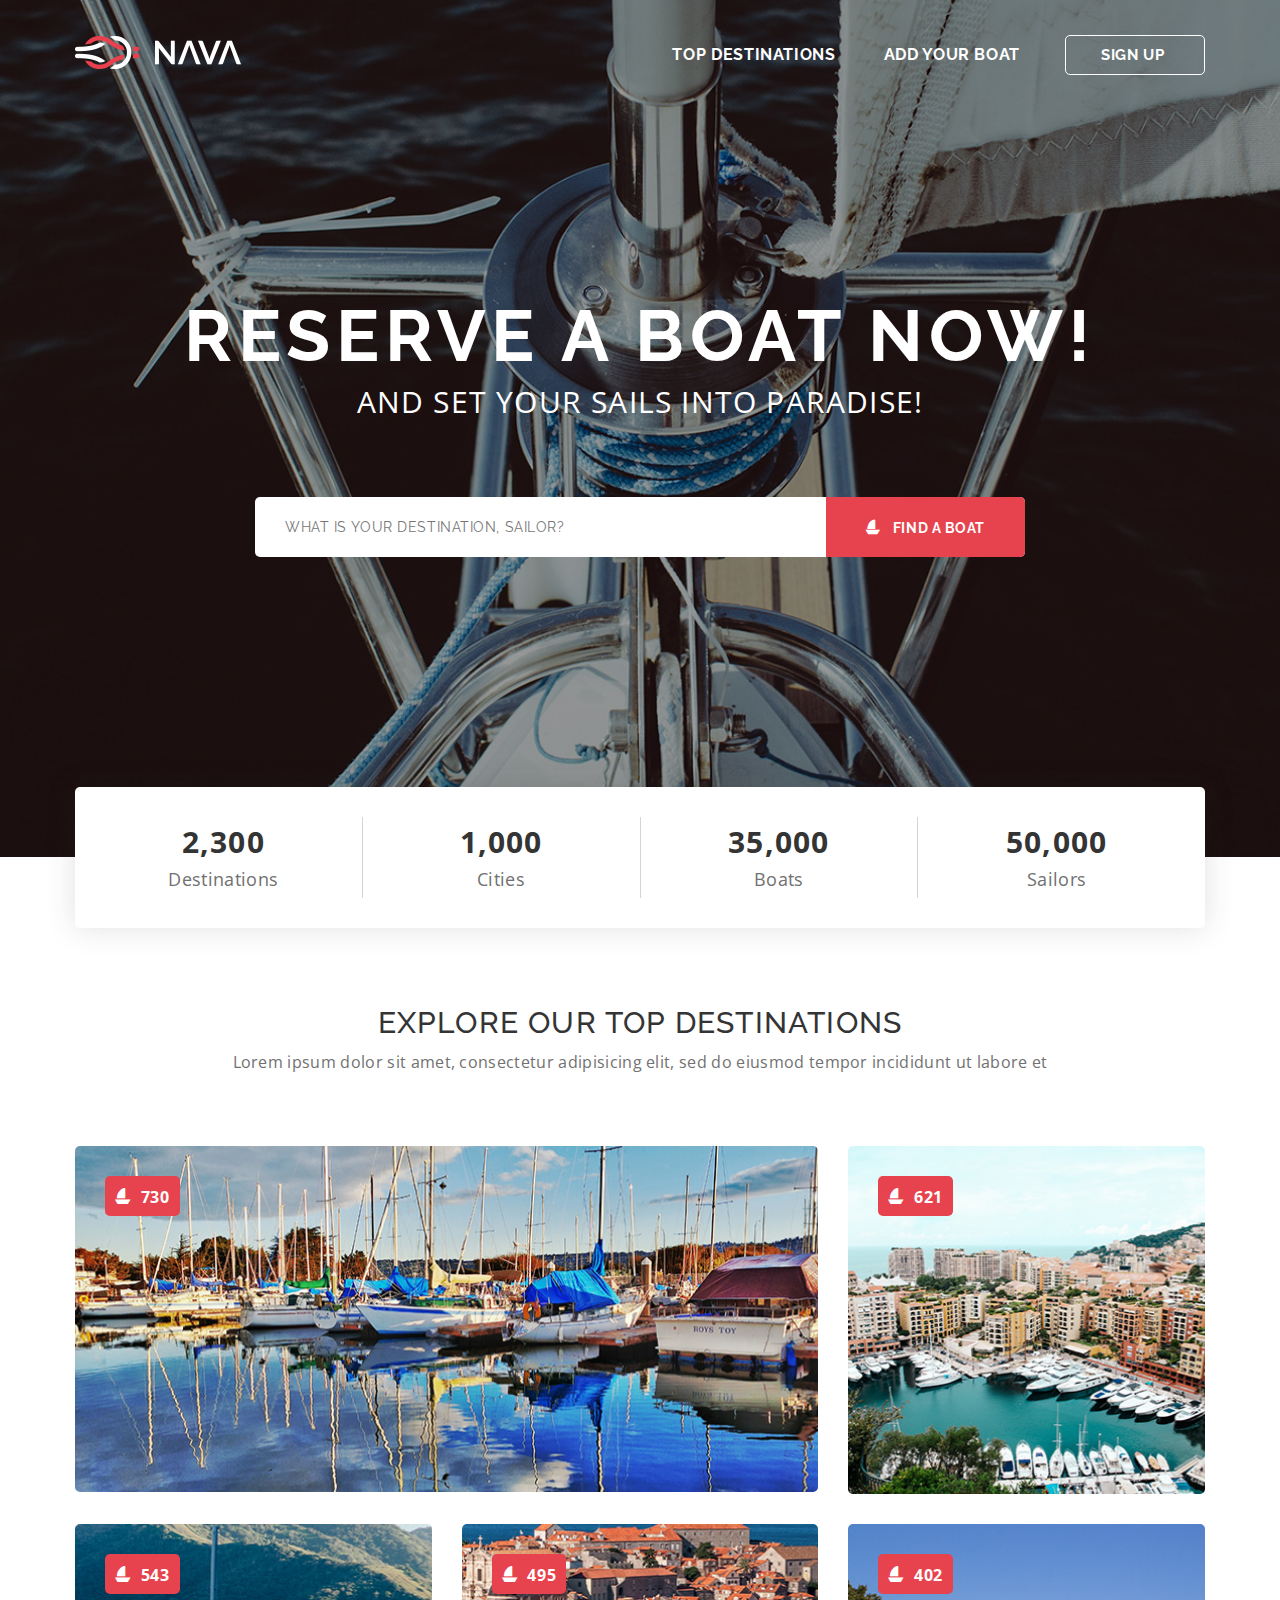
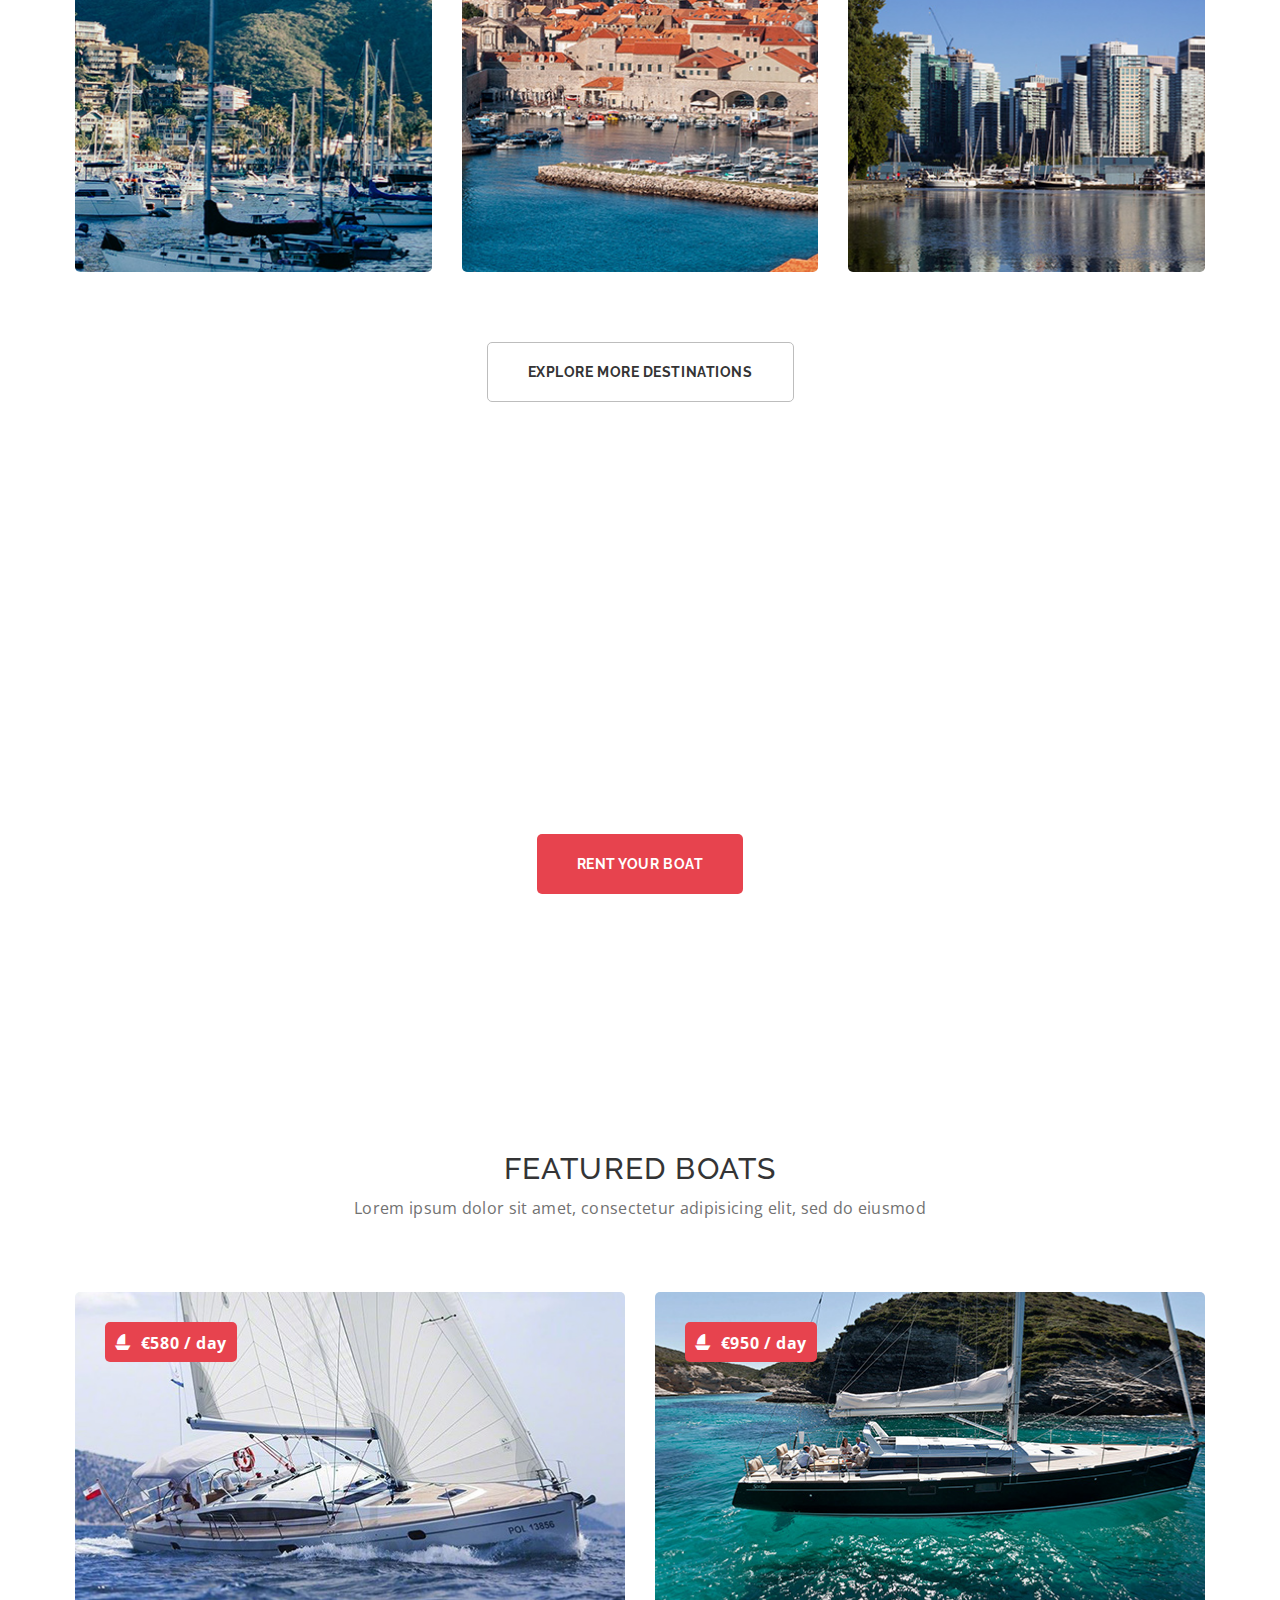
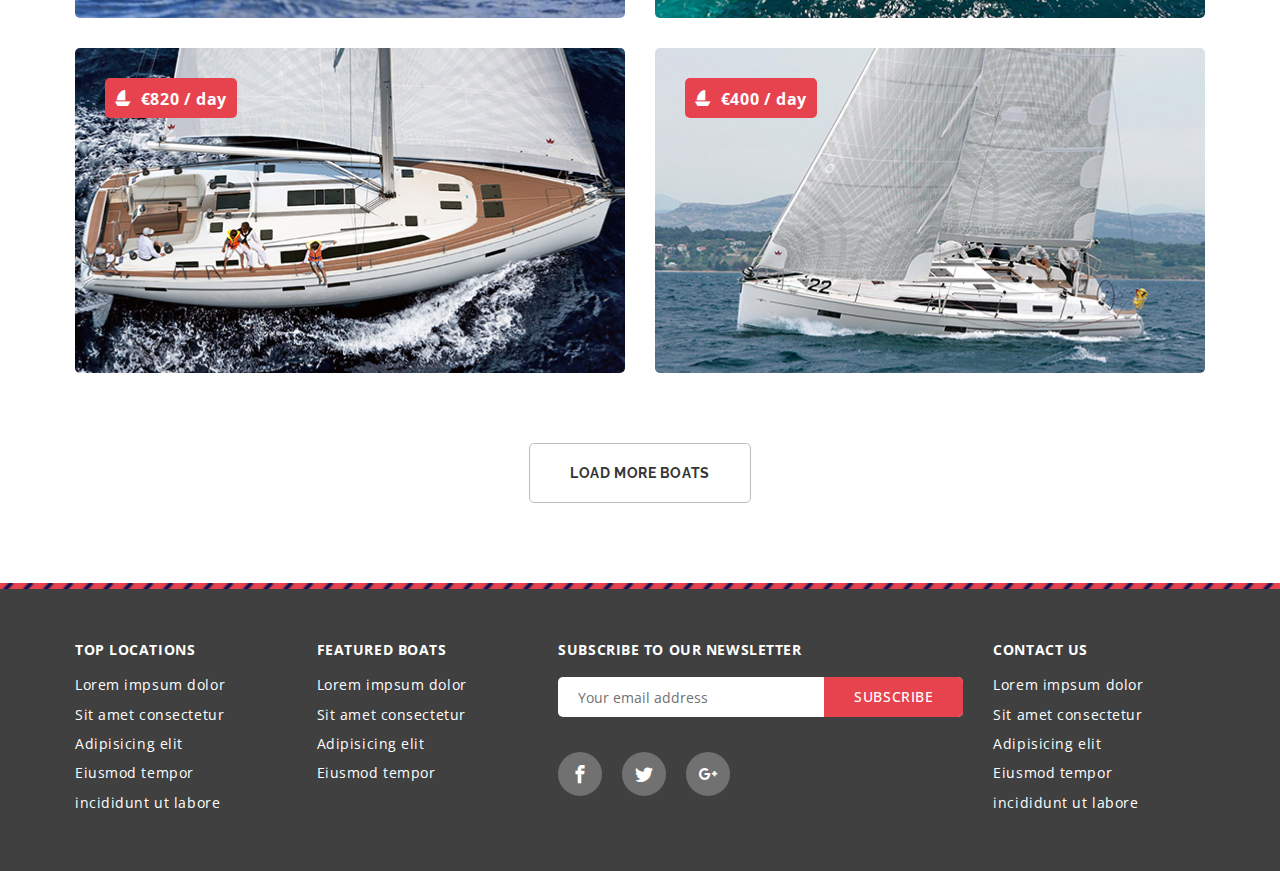
==== demo_index.html @ ad1b838c "added theme" ====
<!DOCTYPE html>
<html>
   <head>
      <title>Nava</title>
      <meta charset="utf-8">
      <meta name="description" content="Traveling HTML5 Template" />
      <meta name="author" content="Design Hooks" />
      <meta name="viewport" content="width=device-width, initial-scale=1, maximum-scale=1" />
      <link href="https://fonts.googleapis.com/css?family=Open+Sans:400,700|Raleway:400,700" rel="stylesheet" />
      <link href="img/favicon.png" type="image/x-icon" rel="shortcut icon" />
      <link href="css/screen.css" rel="stylesheet" />
   </head>
   <body class="home" id="page">
      <!-- Header -->
      <header class="main-header">
         <div class="container">
            <div class="header-content">
               <a href="index.html">
                  <img src="img/site-identity.png" alt="site identity" />
               </a>

               <nav class="site-nav">
                  <ul class="clean-list site-links">
                     <li>
                        <a href="#">Top Destinations</a>
                     </li>
                     <li>
                        <a href="#">Add your boat</a>
                     </li>
                  </ul>

                  <a href="#" class="btn btn-outlined">Sign up</a>
               </nav>
            </div>
         </div>
      </header>

      <!-- Main Content -->
      <div class="content-box">
         <!-- Hero Section -->
         <section class="section section-hero">
            <div class="hero-box">
               <div class="container">
                  <div class="hero-text align-center">
                     <h1>Reserve a boat now!</h1>
                     <p>and set your sails into paradise!</p>
                  </div>

                  <form class="destinations-form">
                     <div class="input-line">
                        <input type="text" name="destination" value="" class="form-input check-value" placeholder="WHAT IS YOUR DESTINATION, SAILOR?" />
                        <button type="button" name="destination-submit" class="form-submit btn btn-special">Find a boat</button>
                     </div>
                  </form>
               </div>
            </div>

            <!-- Statistics Box -->
            <div class="container">
               <div class="statistics-box">
                  <div class="statistics-item">
                     <span class="value">2,300</span>
                     <p class="title">Destinations</p>
                  </div>

                  <div class="statistics-item">
                     <span class="value">1,000</span>
                     <p class="title">Cities</p>
                  </div>

                  <div class="statistics-item">
                     <span class="value">35,000</span>
                     <p class="title">Boats</p>
                  </div>

                  <div class="statistics-item">
                     <span class="value">50,000</span>
                     <p class="title">Sailors</p>
                  </div>
               </div>
            </div>
         </section>

         <!-- Destinations Section -->
         <section class="section section-destination">
            <!-- Title -->
            <div class="section-title">
               <div class="container">
                  <h2 class="title">Explore our top destinations</h2>
                  <p class="sub-title">Lorem ipsum dolor sit amet, consectetur adipisicing elit, sed do eiusmod tempor incididunt ut labore et</p>
               </div>
            </div>

            <!-- Content -->
            <div class="container">
               <div class="row">
                  <div class="col-md-16 col-xs-24">
                     <div class="destination-box">
                        <div class="box-cover">
                           <a href="#">
                              <img src="img/destination-1.jpg" alt="destination image" />
                           </a>
                        </div>

                        <span class="boats-qty">730</span>

                        <div class="box-details">
                           <div class="box-meta">
                              <h4 class="city">Figueira da Fox</h4>
                              <p class="country">Portugal</p>
                           </div>
                        </div>
                     </div>
                  </div>

                  <div class="col-md-8 col-sm-12 col-xs-24">
                     <div class="destination-box">
                        <div class="box-cover">
                           <a href="#">
                              <img src="img/destination-2.jpg" alt="destination image" />
                           </a>
                        </div>

                        <span class="boats-qty">621</span>

                        <div class="box-details">
                           <div class="box-meta">
                              <h4 class="city">Ibiza</h4>
                              <p class="country">Spain</p>
                           </div>
                        </div>
                     </div>
                  </div>

                  <div class="col-md-8 col-sm-12 col-xs-24">
                     <div class="destination-box">
                        <div class="box-cover">
                           <a href="#">
                              <img src="img/destination-3.jpg" alt="destination image" />
                           </a>
                        </div>

                        <span class="boats-qty">543</span>

                        <div class="box-details">
                           <div class="box-meta">
                              <h4 class="city">Palma de Mallorca</h4>
                              <p class="country">Spain</p>
                           </div>
                        </div>
                     </div>
                  </div>

                  <div class="col-md-8 col-sm-12 col-xs-24">
                     <div class="destination-box">
                        <div class="box-cover">
                           <a href="#">
                              <img src="img/destination-4.jpg" alt="destination image" />
                           </a>
                        </div>

                        <span class="boats-qty">495</span>

                        <div class="box-details">
                           <div class="box-meta">
                              <h4 class="city">Portofino</h4>
                              <p class="country">Italy</p>
                           </div>
                        </div>
                     </div>
                  </div>

                  <div class="col-md-8 col-sm-12 col-xs-24">
                     <div class="destination-box">
                        <div class="box-cover">
                           <a href="#">
                              <img src="img/destination-5.jpg" alt="destination image" />
                           </a>
                        </div>

                        <span class="boats-qty">402</span>

                        <div class="box-details">
                           <div class="box-meta">
                              <h4 class="city">Port Hercules</h4>
                              <p class="country">Monaco</p>
                           </div>
                        </div>
                     </div>
                  </div>

                  <div class="load-destinations-box">
                     <div class="col-md-8 col-sm-12 col-xs-24">
                        <div class="destination-box">
                           <div class="box-cover">
                              <a href="#">
                                 <img src="img/destination-4.jpg" alt="destination image" />
                              </a>
                           </div>

                           <span class="boats-qty">495</span>

                           <div class="box-details">
                              <div class="box-meta">
                                 <h4 class="city">Portofino</h4>
                                 <p class="country">Italy</p>
                              </div>
                           </div>
                        </div>
                     </div>

                     <div class="col-md-8 col-sm-12 col-xs-24">
                        <div class="destination-box">
                           <div class="box-cover">
                              <a href="#">
                                 <img src="img/destination-5.jpg" alt="destination image" />
                              </a>
                           </div>

                           <span class="boats-qty">402</span>

                           <div class="box-details">
                              <div class="box-meta">
                                 <h4 class="city">Port Hercules</h4>
                                 <p class="country">Monaco</p>
                              </div>
                           </div>
                        </div>
                     </div>

                     <div class="col-md-8 col-sm-12 col-xs-24">
                        <div class="destination-box">
                           <div class="box-cover">
                              <a href="#">
                                 <img src="img/destination-3.jpg" alt="destination image" />
                              </a>
                           </div>

                           <span class="boats-qty">543</span>

                           <div class="box-details">
                              <div class="box-meta">
                                 <h4 class="city">Palma de Mallorca</h4>
                                 <p class="country">Spain</p>
                              </div>
                           </div>
                        </div>
                     </div>
                  </div>
               </div>

               <div class="align-center">
                  <a href="#" class="btn btn-default btn-load-destination"><span class="text">Explore more destinations</span><i class="icon-spinner6"></i></a>
               </div>
            </div>
         </section>

         <!-- Parallax Box -->
         <div class="parallax-box">
            <div class="container">
               <div class="text align-center">
                  <h1>Have your own boat?</h1>
                  <p>navigare necesse est, vivere non est necesse</p>

                  <a href="#" class="btn btn-special no-icon size-2x">Rent your boat</a>
               </div>
            </div>
         </div>

         <!-- Boats Section -->
         <section class="section section-boats">
            <!-- Title -->
            <div class="section-title">
               <div class="container">
                  <h2 class="title">Featured boats</h2>
                  <p class="sub-title">Lorem ipsum dolor sit amet, consectetur adipisicing elit, sed do eiusmod</p>
               </div>
            </div>

            <!-- Content -->
            <div class="container">
               <div class="row">
                  <div class="col-sm-12 col-xs-24">
                     <div class="boat-box">
                        <div class="box-cover">
                           <img src="img/boat-1.jpg" alt="destination image" />
                        </div>

                        <span class="boat-price">€580 / day</span>

                        <div class="box-details">
                           <div class="box-meta">
                              <h4 class="boat-name">Delphia 47</h4>
                              <ul class="clean-list boat-meta">
                                 <li class="location">Gdansk, Poland</li>
                                 <li class="berths">8 Berths</li>
                              </ul>
                           </div>
                        </div>
                     </div>
                  </div>

                  <div class="col-sm-12 col-xs-24">
                     <div class="boat-box">
                        <div class="box-cover">
                           <img src="img/boat-2.jpg" alt="destination image" />
                        </div>

                        <span class="boat-price">€950 / day</span>

                        <div class="box-details">
                           <div class="box-meta">
                              <h4 class="boat-name">Sense 55</h4>
                              <ul class="clean-list boat-meta">
                                 <li class="location">Portofino, Itali</li>
                                 <li class="berths">12 Berths</li>
                              </ul>
                           </div>
                        </div>
                     </div>
                  </div>

                  <div class="col-sm-12 col-xs-24">
                     <div class="boat-box">
                        <div class="box-cover">
                           <img src="img/boat-3.jpg" alt="destination image" />
                        </div>

                        <span class="boat-price">€820 / day</span>

                        <div class="box-details">
                           <div class="box-meta">
                              <h4 class="boat-name">Cruiser 51</h4>
                              <ul class="clean-list boat-meta">
                                 <li class="location">Palma de Mallorca, Spain</li>
                                 <li class="berths">10 Berths</li>
                              </ul>
                           </div>
                        </div>
                     </div>
                  </div>

                  <div class="col-sm-12 col-xs-24">
                     <div class="boat-box">
                        <div class="box-cover">
                           <img src="img/boat-4.jpg" alt="destination image" />
                        </div>

                        <span class="boat-price">€400 / day</span>

                        <div class="box-details">
                           <div class="box-meta">
                              <h4 class="boat-name">Cruiser 41S</h4>
                              <ul class="clean-list boat-meta">
                                 <li class="location">Lisbon, Portugal</li>
                                 <li class="berths">8 Berths</li>
                              </ul>
                           </div>
                        </div>
                     </div>
                  </div>

                  <div class="load-boats-box">
                     <div class="col-sm-12 col-xs-24">
                        <div class="boat-box">
                           <div class="box-cover">
                              <img src="img/boat-2.jpg" alt="destination image" />
                           </div>

                           <span class="boat-price">€950 / day</span>

                           <div class="box-details">
                              <div class="box-meta">
                                 <h4 class="boat-name">Sense 55</h4>
                                 <ul class="clean-list boat-meta">
                                    <li class="location">Portofino, Itali</li>
                                    <li class="berths">12 Berths</li>
                                 </ul>
                              </div>
                           </div>
                        </div>
                     </div>

                     <div class="col-sm-12 col-xs-24">
                        <div class="boat-box">
                           <div class="box-cover">
                              <img src="img/boat-1.jpg" alt="destination image" />
                           </div>

                           <span class="boat-price">€580 / day</span>

                           <div class="box-details">
                              <div class="box-meta">
                                 <h4 class="boat-name">Delphia 47</h4>
                                 <ul class="clean-list boat-meta">
                                    <li class="location">Gdansk, Poland</li>
                                    <li class="berths">8 Berths</li>
                                 </ul>
                              </div>
                           </div>
                        </div>
                     </div>
                  </div>
               </div>

               <div class="align-center">
                  <a href="#" class="btn btn-default btn-load-boats"><span class="text">Load more boats</span><i class="icon-spinner6"></i></a>
               </div>
            </div>
         </section>
      </div>

      <!-- Footer -->
      <footer class="main-footer">
         <div class="container">
            <div class="row">
               <div class="col-md-5">
                  <div class="widget widget_links">
                     <h5 class="widget-title">Top Locations</h5>
                     <ul>
                        <li><a href="#">Lorem impsum dolor</a></li>
                        <li><a href="#">Sit amet consectetur</a></li>
                        <li><a href="#">Adipisicing elit</a></li>
                        <li><a href="#">Eiusmod tempor</a></li>
                        <li><a href="#">incididunt ut labore</a></li>
                     </ul>
                  </div>
               </div>

               <div class="col-md-5">
                  <div class="widget widget_links">
                     <h5 class="widget-title">Featured Boats</h5>
                     <ul>
                        <li><a href="#">Lorem impsum dolor</a></li>
                        <li><a href="#">Sit amet consectetur</a></li>
                        <li><a href="#">Adipisicing elit</a></li>
                        <li><a href="#">Eiusmod tempor</a></li>
                     </ul>
                  </div>
               </div>

               <div class="col-md-9">
                  <div class="widget widget_social">
                     <h5 class="widget-title">Subscribe to our newsletter</h5>
                     <form class="subscribe-form">
                        <div class="input-line">
                           <input type="text" name="subscribe-email" value="" placeholder="Your email address" />
                        </div>
                        <button type="button" name="subscribe-submit" class="btn btn-special no-icon">Subscribe</button>
                     </form>

                     <ul class="clean-list social-block">
                        <li>
                           <a href="#"><i class="icon-facebook"></i></a>
                        </li>
                        <li>
                           <a href="#"><i class="icon-twitter"></i></a>
                        </li>
                        <li>
                           <a href="#"><i class="icon-google-plus"></i></a>
                        </li>
                     </ul>
                  </div>
               </div>

               <div class="col-md-5">
                  <div class="widget widget_links">
                     <h5 class="widget-title">Contact us</h5>
                     <ul>
                        <li><a href="#">Lorem impsum dolor</a></li>
                        <li><a href="#">Sit amet consectetur</a></li>
                        <li><a href="#">Adipisicing elit</a></li>
                        <li><a href="#">Eiusmod tempor</a></li>
                        <li><a href="#">incididunt ut labore</a></li>
                     </ul>
                  </div>
               </div>
            </div>
         </div>
      </footer>

      <!-- Scripts -->
      <script src="js/jquery.js"></script>
      <script src="js/functions.js"></script>
   </body>
</html>
---- css/screen.css ----
@charset "UTF-8";
/* ------------------------------------------------------------------
 * [Table of contents]
 *
 * 1. Reset
 * 3. Bootsrap GS
 * 2. Base Styling
 * 4. Animations
 * 5. WordPress Styles
 * 6. Tables
 * 7. Forms
 * 8. Buttons
 *
 * 9. UI Components
 * 		9.1. Header
 * 		9.2. Footer
 * 		9.3. Sections
 * 		9.4. Components
 *
 * ------------------------------------------------------------------ */
/* */
/* */
/* */
/* */
/* ----------------- 1. Reset ----------------- */
html {
  font-family: sans-serif;
  -ms-text-size-adjust: 100%;
  -webkit-text-size-adjust: 100%;
}

body {
  margin: 0;
}

article, aside, details, figcaption, figure, footer, header, hgroup, main, menu, nav, section, summary {
  display: block;
}

audio, canvas, progress, video {
  display: inline-block;
  vertical-align: baseline;
}

audio:not([controls]) {
  display: none;
  height: 0;
}

[hidden], template {
  display: none;
}

a {
  background-color: transparent;
}
a:active, a:hover {
  outline: 0;
}

abbr[title] {
  border-bottom: 1px dotted;
}

b, strong {
  font-weight: bold;
}

dfn {
  font-style: italic;
}

h1 {
  font-size: 2em;
  margin: 0.67em 0;
}

mark {
  background: #ff0;
  color: #000;
}

small {
  font-size: 80%;
}

sub {
  font-size: 75%;
  line-height: 0;
  position: relative;
  vertical-align: baseline;
}

sup {
  font-size: 75%;
  line-height: 0;
  position: relative;
  vertical-align: baseline;
  top: -0.5em;
}

sub {
  bottom: -0.25em;
}

img {
  border: 0;
}

svg:not(:root) {
  overflow: hidden;
}

figure {
  margin: 1em 40px;
}

hr {
  -webkit-box-sizing: content-box;
  -moz-box-sizing: content-box;
  box-sizing: content-box;
  height: 0;
}

pre {
  overflow: auto;
}

code, kbd, pre, samp {
  font-family: monospace, monospace;
  font-size: 1em;
}

button, input, optgroup, select, textarea {
  color: inherit;
  font: inherit;
  margin: 0;
}

button {
  overflow: visible;
  text-transform: none;
}

select {
  text-transform: none;
}

button, html input[type="button"] {
  -webkit-appearance: button;
  cursor: pointer;
}

input[type="reset"], input[type="submit"] {
  -webkit-appearance: button;
  cursor: pointer;
}

button[disabled], html input[disabled] {
  cursor: default;
}

button::-moz-focus-inner {
  border: 0;
  padding: 0;
}

input {
  line-height: normal;
}
input::-moz-focus-inner {
  border: 0;
  padding: 0;
}
input[type="checkbox"], input[type="radio"] {
  -webkit-box-sizing: border-box;
  -moz-box-sizing: border-box;
  box-sizing: border-box;
  padding: 0;
}
input[type="number"]::-webkit-inner-spin-button, input[type="number"]::-webkit-outer-spin-button {
  height: auto;
}
input[type="search"] {
  -webkit-appearance: textfield;
  -webkit-box-sizing: content-box;
  -moz-box-sizing: content-box;
  box-sizing: content-box;
}
input[type="search"]::-webkit-search-cancel-button, input[type="search"]::-webkit-search-decoration {
  -webkit-appearance: none;
}

fieldset {
  border: 1px solid #c0c0c0;
  margin: 0 2px;
  padding: 0.35em 0.625em 0.75em;
}

legend {
  border: 0;
  padding: 0;
}

textarea {
  overflow: auto;
}

optgroup {
  font-weight: bold;
}

table {
  border-collapse: collapse;
  border-spacing: 0;
}

td, th {
  padding: 0;
}

/* ----------------- 2. Grid System ----------------- */
.img-responsive {
  display: block;
  max-width: 100%;
  height: auto;
}

.img-rounded {
  border-radius: 6px;
}

.img-thumbnail {
  padding: 4px;
  line-height: 1.42857;
  background-color: #ffffff;
  border: 1px solid #dddddd;
  border-radius: 4px;
  -webkit-transition: all 0.2s ease-in-out;
  -o-transition: all 0.2s ease-in-out;
  transition: all 0.2s ease-in-out;
  display: inline-block;
  max-width: 100%;
  height: auto;
}

.img-circle {
  border-radius: 50%;
}

hr {
  margin-top: 20px;
  margin-bottom: 20px;
  border: 0;
  border-top: 1px solid #eeeeee;
}

.sr-only {
  position: absolute;
  width: 1px;
  height: 1px;
  margin: -1px;
  padding: 0;
  overflow: hidden;
  clip: rect(0, 0, 0, 0);
  border: 0;
}

.sr-only-focusable:active, .sr-only-focusable:focus {
  position: static;
  width: auto;
  height: auto;
  margin: 0;
  overflow: visible;
  clip: auto;
}

[role="button"] {
  cursor: pointer;
}

.container, .container-fluid {
  margin-right: auto;
  margin-left: auto;
  padding-left: 15px;
  padding-right: 15px;
}

@media (min-width: 768px) {
  .container {
    width: 740px;
  }
}
@media (min-width: 992px) {
  .container {
    width: 960px;
  }
}
@media (min-width: 1200px) {
  .container {
    width: 1160px;
  }
}
.row {
  margin-left: -15px;
  margin-right: -15px;
}

.col-xs-1, .col-sm-1, .col-md-1, .col-lg-1, .col-xs-2, .col-sm-2, .col-md-2, .col-lg-2, .col-xs-3, .col-sm-3, .col-md-3, .col-lg-3, .col-xs-4, .col-sm-4, .col-md-4, .col-lg-4, .col-xs-5, .col-sm-5, .col-md-5, .col-lg-5, .col-xs-6, .col-sm-6, .col-md-6, .col-lg-6, .col-xs-7, .col-sm-7, .col-md-7, .col-lg-7, .col-xs-8, .col-sm-8, .col-md-8, .col-lg-8, .col-xs-9, .col-sm-9, .col-md-9, .col-lg-9, .col-xs-10, .col-sm-10, .col-md-10, .col-lg-10, .col-xs-11, .col-sm-11, .col-md-11, .col-lg-11, .col-xs-12, .col-sm-12, .col-md-12, .col-lg-12, .col-xs-13, .col-sm-13, .col-md-13, .col-lg-13, .col-xs-14, .col-sm-14, .col-md-14, .col-lg-14, .col-xs-15, .col-sm-15, .col-md-15, .col-lg-15, .col-xs-16, .col-sm-16, .col-md-16, .col-lg-16, .col-xs-17, .col-sm-17, .col-md-17, .col-lg-17, .col-xs-18, .col-sm-18, .col-md-18, .col-lg-18, .col-xs-19, .col-sm-19, .col-md-19, .col-lg-19, .col-xs-20, .col-sm-20, .col-md-20, .col-lg-20, .col-xs-21, .col-sm-21, .col-md-21, .col-lg-21, .col-xs-22, .col-sm-22, .col-md-22, .col-lg-22, .col-xs-23, .col-sm-23, .col-md-23, .col-lg-23, .col-xs-24, .col-sm-24, .col-md-24, .col-lg-24 {
  position: relative;
  min-height: 1px;
  padding-left: 15px;
  padding-right: 15px;
}

.col-xs-1, .col-xs-2, .col-xs-3, .col-xs-4, .col-xs-5, .col-xs-6, .col-xs-7, .col-xs-8, .col-xs-9, .col-xs-10, .col-xs-11, .col-xs-12, .col-xs-13, .col-xs-14, .col-xs-15, .col-xs-16, .col-xs-17, .col-xs-18, .col-xs-19, .col-xs-20, .col-xs-21, .col-xs-22, .col-xs-23 {
  float: left;
}

.col-xs-24 {
  float: left;
  width: 100%;
}

.col-xs-23 {
  width: 95.83333%;
}

.col-xs-22 {
  width: 91.66667%;
}

.col-xs-21 {
  width: 87.5%;
}

.col-xs-20 {
  width: 83.33333%;
}

.col-xs-19 {
  width: 79.16667%;
}

.col-xs-18 {
  width: 75%;
}

.col-xs-17 {
  width: 70.83333%;
}

.col-xs-16 {
  width: 66.66667%;
}

.col-xs-15 {
  width: 62.5%;
}

.col-xs-14 {
  width: 58.33333%;
}

.col-xs-13 {
  width: 54.16667%;
}

.col-xs-12 {
  width: 50%;
}

.col-xs-11 {
  width: 45.83333%;
}

.col-xs-10 {
  width: 41.66667%;
}

.col-xs-9 {
  width: 37.5%;
}

.col-xs-8 {
  width: 33.33333%;
}

.col-xs-7 {
  width: 29.16667%;
}

.col-xs-6 {
  width: 25%;
}

.col-xs-5 {
  width: 20.83333%;
}

.col-xs-4 {
  width: 16.66667%;
}

.col-xs-3 {
  width: 12.5%;
}

.col-xs-2 {
  width: 8.33333%;
}

.col-xs-1 {
  width: 4.16667%;
}

.col-xs-pull-24 {
  right: 100%;
}

.col-xs-pull-23 {
  right: 95.83333%;
}

.col-xs-pull-22 {
  right: 91.66667%;
}

.col-xs-pull-21 {
  right: 87.5%;
}

.col-xs-pull-20 {
  right: 83.33333%;
}

.col-xs-pull-19 {
  right: 79.16667%;
}

.col-xs-pull-18 {
  right: 75%;
}

.col-xs-pull-17 {
  right: 70.83333%;
}

.col-xs-pull-16 {
  right: 66.66667%;
}

.col-xs-pull-15 {
  right: 62.5%;
}

.col-xs-pull-14 {
  right: 58.33333%;
}

.col-xs-pull-13 {
  right: 54.16667%;
}

.col-xs-pull-12 {
  right: 50%;
}

.col-xs-pull-11 {
  right: 45.83333%;
}

.col-xs-pull-10 {
  right: 41.66667%;
}

.col-xs-pull-9 {
  right: 37.5%;
}

.col-xs-pull-8 {
  right: 33.33333%;
}

.col-xs-pull-7 {
  right: 29.16667%;
}

.col-xs-pull-6 {
  right: 25%;
}

.col-xs-pull-5 {
  right: 20.83333%;
}

.col-xs-pull-4 {
  right: 16.66667%;
}

.col-xs-pull-3 {
  right: 12.5%;
}

.col-xs-pull-2 {
  right: 8.33333%;
}

.col-xs-pull-1 {
  right: 4.16667%;
}

.col-xs-pull-0 {
  right: auto;
}

.col-xs-push-24 {
  left: 100%;
}

.col-xs-push-23 {
  left: 95.83333%;
}

.col-xs-push-22 {
  left: 91.66667%;
}

.col-xs-push-21 {
  left: 87.5%;
}

.col-xs-push-20 {
  left: 83.33333%;
}

.col-xs-push-19 {
  left: 79.16667%;
}

.col-xs-push-18 {
  left: 75%;
}

.col-xs-push-17 {
  left: 70.83333%;
}

.col-xs-push-16 {
  left: 66.66667%;
}

.col-xs-push-15 {
  left: 62.5%;
}

.col-xs-push-14 {
  left: 58.33333%;
}

.col-xs-push-13 {
  left: 54.16667%;
}

.col-xs-push-12 {
  left: 50%;
}

.col-xs-push-11 {
  left: 45.83333%;
}

.col-xs-push-10 {
  left: 41.66667%;
}

.col-xs-push-9 {
  left: 37.5%;
}

.col-xs-push-8 {
  left: 33.33333%;
}

.col-xs-push-7 {
  left: 29.16667%;
}

.col-xs-push-6 {
  left: 25%;
}

.col-xs-push-5 {
  left: 20.83333%;
}

.col-xs-push-4 {
  left: 16.66667%;
}

.col-xs-push-3 {
  left: 12.5%;
}

.col-xs-push-2 {
  left: 8.33333%;
}

.col-xs-push-1 {
  left: 4.16667%;
}

.col-xs-push-0 {
  left: auto;
}

.col-xs-offset-24 {
  margin-left: 100%;
}

.col-xs-offset-23 {
  margin-left: 95.83333%;
}

.col-xs-offset-22 {
  margin-left: 91.66667%;
}

.col-xs-offset-21 {
  margin-left: 87.5%;
}

.col-xs-offset-20 {
  margin-left: 83.33333%;
}

.col-xs-offset-19 {
  margin-left: 79.16667%;
}

.col-xs-offset-18 {
  margin-left: 75%;
}

.col-xs-offset-17 {
  margin-left: 70.83333%;
}

.col-xs-offset-16 {
  margin-left: 66.66667%;
}

.col-xs-offset-15 {
  margin-left: 62.5%;
}

.col-xs-offset-14 {
  margin-left: 58.33333%;
}

.col-xs-offset-13 {
  margin-left: 54.16667%;
}

.col-xs-offset-12 {
  margin-left: 50%;
}

.col-xs-offset-11 {
  margin-left: 45.83333%;
}

.col-xs-offset-10 {
  margin-left: 41.66667%;
}

.col-xs-offset-9 {
  margin-left: 37.5%;
}

.col-xs-offset-8 {
  margin-left: 33.33333%;
}

.col-xs-offset-7 {
  margin-left: 29.16667%;
}

.col-xs-offset-6 {
  margin-left: 25%;
}

.col-xs-offset-5 {
  margin-left: 20.83333%;
}

.col-xs-offset-4 {
  margin-left: 16.66667%;
}

.col-xs-offset-3 {
  margin-left: 12.5%;
}

.col-xs-offset-2 {
  margin-left: 8.33333%;
}

.col-xs-offset-1 {
  margin-left: 4.16667%;
}

.col-xs-offset-0 {
  margin-left: 0%;
}

@media (min-width: 768px) {
  .col-sm-1, .col-sm-2, .col-sm-3, .col-sm-4, .col-sm-5, .col-sm-6, .col-sm-7, .col-sm-8, .col-sm-9, .col-sm-10, .col-sm-11, .col-sm-12, .col-sm-13, .col-sm-14, .col-sm-15, .col-sm-16, .col-sm-17, .col-sm-18, .col-sm-19, .col-sm-20, .col-sm-21, .col-sm-22, .col-sm-23 {
    float: left;
  }

  .col-sm-24 {
    float: left;
    width: 100%;
  }

  .col-sm-23 {
    width: 95.83333%;
  }

  .col-sm-22 {
    width: 91.66667%;
  }

  .col-sm-21 {
    width: 87.5%;
  }

  .col-sm-20 {
    width: 83.33333%;
  }

  .col-sm-19 {
    width: 79.16667%;
  }

  .col-sm-18 {
    width: 75%;
  }

  .col-sm-17 {
    width: 70.83333%;
  }

  .col-sm-16 {
    width: 66.66667%;
  }

  .col-sm-15 {
    width: 62.5%;
  }

  .col-sm-14 {
    width: 58.33333%;
  }

  .col-sm-13 {
    width: 54.16667%;
  }

  .col-sm-12 {
    width: 50%;
  }

  .col-sm-11 {
    width: 45.83333%;
  }

  .col-sm-10 {
    width: 41.66667%;
  }

  .col-sm-9 {
    width: 37.5%;
  }

  .col-sm-8 {
    width: 33.33333%;
  }

  .col-sm-7 {
    width: 29.16667%;
  }

  .col-sm-6 {
    width: 25%;
  }

  .col-sm-5 {
    width: 20.83333%;
  }

  .col-sm-4 {
    width: 16.66667%;
  }

  .col-sm-3 {
    width: 12.5%;
  }

  .col-sm-2 {
    width: 8.33333%;
  }

  .col-sm-1 {
    width: 4.16667%;
  }

  .col-sm-pull-24 {
    right: 100%;
  }

  .col-sm-pull-23 {
    right: 95.83333%;
  }

  .col-sm-pull-22 {
    right: 91.66667%;
  }

  .col-sm-pull-21 {
    right: 87.5%;
  }

  .col-sm-pull-20 {
    right: 83.33333%;
  }

  .col-sm-pull-19 {
    right: 79.16667%;
  }

  .col-sm-pull-18 {
    right: 75%;
  }

  .col-sm-pull-17 {
    right: 70.83333%;
  }

  .col-sm-pull-16 {
    right: 66.66667%;
  }

  .col-sm-pull-15 {
    right: 62.5%;
  }

  .col-sm-pull-14 {
    right: 58.33333%;
  }

  .col-sm-pull-13 {
    right: 54.16667%;
  }

  .col-sm-pull-12 {
    right: 50%;
  }

  .col-sm-pull-11 {
    right: 45.83333%;
  }

  .col-sm-pull-10 {
    right: 41.66667%;
  }

  .col-sm-pull-9 {
    right: 37.5%;
  }

  .col-sm-pull-8 {
    right: 33.33333%;
  }

  .col-sm-pull-7 {
    right: 29.16667%;
  }

  .col-sm-pull-6 {
    right: 25%;
  }

  .col-sm-pull-5 {
    right: 20.83333%;
  }

  .col-sm-pull-4 {
    right: 16.66667%;
  }

  .col-sm-pull-3 {
    right: 12.5%;
  }

  .col-sm-pull-2 {
    right: 8.33333%;
  }

  .col-sm-pull-1 {
    right: 4.16667%;
  }

  .col-sm-pull-0 {
    right: auto;
  }

  .col-sm-push-24 {
    left: 100%;
  }

  .col-sm-push-23 {
    left: 95.83333%;
  }

  .col-sm-push-22 {
    left: 91.66667%;
  }

  .col-sm-push-21 {
    left: 87.5%;
  }

  .col-sm-push-20 {
    left: 83.33333%;
  }

  .col-sm-push-19 {
    left: 79.16667%;
  }

  .col-sm-push-18 {
    left: 75%;
  }

  .col-sm-push-17 {
    left: 70.83333%;
  }

  .col-sm-push-16 {
    left: 66.66667%;
  }

  .col-sm-push-15 {
    left: 62.5%;
  }

  .col-sm-push-14 {
    left: 58.33333%;
  }

  .col-sm-push-13 {
    left: 54.16667%;
  }

  .col-sm-push-12 {
    left: 50%;
  }

  .col-sm-push-11 {
    left: 45.83333%;
  }

  .col-sm-push-10 {
    left: 41.66667%;
  }

  .col-sm-push-9 {
    left: 37.5%;
  }

  .col-sm-push-8 {
    left: 33.33333%;
  }

  .col-sm-push-7 {
    left: 29.16667%;
  }

  .col-sm-push-6 {
    left: 25%;
  }

  .col-sm-push-5 {
    left: 20.83333%;
  }

  .col-sm-push-4 {
    left: 16.66667%;
  }

  .col-sm-push-3 {
    left: 12.5%;
  }

  .col-sm-push-2 {
    left: 8.33333%;
  }

  .col-sm-push-1 {
    left: 4.16667%;
  }

  .col-sm-push-0 {
    left: auto;
  }

  .col-sm-offset-24 {
    margin-left: 100%;
  }

  .col-sm-offset-23 {
    margin-left: 95.83333%;
  }

  .col-sm-offset-22 {
    margin-left: 91.66667%;
  }

  .col-sm-offset-21 {
    margin-left: 87.5%;
  }

  .col-sm-offset-20 {
    margin-left: 83.33333%;
  }

  .col-sm-offset-19 {
    margin-left: 79.16667%;
  }

  .col-sm-offset-18 {
    margin-left: 75%;
  }

  .col-sm-offset-17 {
    margin-left: 70.83333%;
  }

  .col-sm-offset-16 {
    margin-left: 66.66667%;
  }

  .col-sm-offset-15 {
    margin-left: 62.5%;
  }

  .col-sm-offset-14 {
    margin-left: 58.33333%;
  }

  .col-sm-offset-13 {
    margin-left: 54.16667%;
  }

  .col-sm-offset-12 {
    margin-left: 50%;
  }

  .col-sm-offset-11 {
    margin-left: 45.83333%;
  }

  .col-sm-offset-10 {
    margin-left: 41.66667%;
  }

  .col-sm-offset-9 {
    margin-left: 37.5%;
  }

  .col-sm-offset-8 {
    margin-left: 33.33333%;
  }

  .col-sm-offset-7 {
    margin-left: 29.16667%;
  }

  .col-sm-offset-6 {
    margin-left: 25%;
  }

  .col-sm-offset-5 {
    margin-left: 20.83333%;
  }

  .col-sm-offset-4 {
    margin-left: 16.66667%;
  }

  .col-sm-offset-3 {
    margin-left: 12.5%;
  }

  .col-sm-offset-2 {
    margin-left: 8.33333%;
  }

  .col-sm-offset-1 {
    margin-left: 4.16667%;
  }

  .col-sm-offset-0 {
    margin-left: 0%;
  }
}
@media (min-width: 992px) {
  .col-md-1, .col-md-2, .col-md-3, .col-md-4, .col-md-5, .col-md-6, .col-md-7, .col-md-8, .col-md-9, .col-md-10, .col-md-11, .col-md-12, .col-md-13, .col-md-14, .col-md-15, .col-md-16, .col-md-17, .col-md-18, .col-md-19, .col-md-20, .col-md-21, .col-md-22, .col-md-23 {
    float: left;
  }

  .col-md-24 {
    float: left;
    width: 100%;
  }

  .col-md-23 {
    width: 95.83333%;
  }

  .col-md-22 {
    width: 91.66667%;
  }

  .col-md-21 {
    width: 87.5%;
  }

  .col-md-20 {
    width: 83.33333%;
  }

  .col-md-19 {
    width: 79.16667%;
  }

  .col-md-18 {
    width: 75%;
  }

  .col-md-17 {
    width: 70.83333%;
  }

  .col-md-16 {
    width: 66.66667%;
  }

  .col-md-15 {
    width: 62.5%;
  }

  .col-md-14 {
    width: 58.33333%;
  }

  .col-md-13 {
    width: 54.16667%;
  }

  .col-md-12 {
    width: 50%;
  }

  .col-md-11 {
    width: 45.83333%;
  }

  .col-md-10 {
    width: 41.66667%;
  }

  .col-md-9 {
    width: 37.5%;
  }

  .col-md-8 {
    width: 33.33333%;
  }

  .col-md-7 {
    width: 29.16667%;
  }

  .col-md-6 {
    width: 25%;
  }

  .col-md-5 {
    width: 20.83333%;
  }

  .col-md-4 {
    width: 16.66667%;
  }

  .col-md-3 {
    width: 12.5%;
  }

  .col-md-2 {
    width: 8.33333%;
  }

  .col-md-1 {
    width: 4.16667%;
  }

  .col-md-pull-24 {
    right: 100%;
  }

  .col-md-pull-23 {
    right: 95.83333%;
  }

  .col-md-pull-22 {
    right: 91.66667%;
  }

  .col-md-pull-21 {
    right: 87.5%;
  }

  .col-md-pull-20 {
    right: 83.33333%;
  }

  .col-md-pull-19 {
    right: 79.16667%;
  }

  .col-md-pull-18 {
    right: 75%;
  }

  .col-md-pull-17 {
    right: 70.83333%;
  }

  .col-md-pull-16 {
    right: 66.66667%;
  }

  .col-md-pull-15 {
    right: 62.5%;
  }

  .col-md-pull-14 {
    right: 58.33333%;
  }

  .col-md-pull-13 {
    right: 54.16667%;
  }

  .col-md-pull-12 {
    right: 50%;
  }

  .col-md-pull-11 {
    right: 45.83333%;
  }

  .col-md-pull-10 {
    right: 41.66667%;
  }

  .col-md-pull-9 {
    right: 37.5%;
  }

  .col-md-pull-8 {
    right: 33.33333%;
  }

  .col-md-pull-7 {
    right: 29.16667%;
  }

  .col-md-pull-6 {
    right: 25%;
  }

  .col-md-pull-5 {
    right: 20.83333%;
  }

  .col-md-pull-4 {
    right: 16.66667%;
  }

  .col-md-pull-3 {
    right: 12.5%;
  }

  .col-md-pull-2 {
    right: 8.33333%;
  }

  .col-md-pull-1 {
    right: 4.16667%;
  }

  .col-md-pull-0 {
    right: auto;
  }

  .col-md-push-24 {
    left: 100%;
  }

  .col-md-push-23 {
    left: 95.83333%;
  }

  .col-md-push-22 {
    left: 91.66667%;
  }

  .col-md-push-21 {
    left: 87.5%;
  }

  .col-md-push-20 {
    left: 83.33333%;
  }

  .col-md-push-19 {
    left: 79.16667%;
  }

  .col-md-push-18 {
    left: 75%;
  }

  .col-md-push-17 {
    left: 70.83333%;
  }

  .col-md-push-16 {
    left: 66.66667%;
  }

  .col-md-push-15 {
    left: 62.5%;
  }

  .col-md-push-14 {
    left: 58.33333%;
  }

  .col-md-push-13 {
    left: 54.16667%;
  }

  .col-md-push-12 {
    left: 50%;
  }

  .col-md-push-11 {
    left: 45.83333%;
  }

  .col-md-push-10 {
    left: 41.66667%;
  }

  .col-md-push-9 {
    left: 37.5%;
  }

  .col-md-push-8 {
    left: 33.33333%;
  }

  .col-md-push-7 {
    left: 29.16667%;
  }

  .col-md-push-6 {
    left: 25%;
  }

  .col-md-push-5 {
    left: 20.83333%;
  }

  .col-md-push-4 {
    left: 16.66667%;
  }

  .col-md-push-3 {
    left: 12.5%;
  }

  .col-md-push-2 {
    left: 8.33333%;
  }

  .col-md-push-1 {
    left: 4.16667%;
  }

  .col-md-push-0 {
    left: auto;
  }

  .col-md-offset-24 {
    margin-left: 100%;
  }

  .col-md-offset-23 {
    margin-left: 95.83333%;
  }

  .col-md-offset-22 {
    margin-left: 91.66667%;
  }

  .col-md-offset-21 {
    margin-left: 87.5%;
  }

  .col-md-offset-20 {
    margin-left: 83.33333%;
  }

  .col-md-offset-19 {
    margin-left: 79.16667%;
  }

  .col-md-offset-18 {
    margin-left: 75%;
  }

  .col-md-offset-17 {
    margin-left: 70.83333%;
  }

  .col-md-offset-16 {
    margin-left: 66.66667%;
  }

  .col-md-offset-15 {
    margin-left: 62.5%;
  }

  .col-md-offset-14 {
    margin-left: 58.33333%;
  }

  .col-md-offset-13 {
    margin-left: 54.16667%;
  }

  .col-md-offset-12 {
    margin-left: 50%;
  }

  .col-md-offset-11 {
    margin-left: 45.83333%;
  }

  .col-md-offset-10 {
    margin-left: 41.66667%;
  }

  .col-md-offset-9 {
    margin-left: 37.5%;
  }

  .col-md-offset-8 {
    margin-left: 33.33333%;
  }

  .col-md-offset-7 {
    margin-left: 29.16667%;
  }

  .col-md-offset-6 {
    margin-left: 25%;
  }

  .col-md-offset-5 {
    margin-left: 20.83333%;
  }

  .col-md-offset-4 {
    margin-left: 16.66667%;
  }

  .col-md-offset-3 {
    margin-left: 12.5%;
  }

  .col-md-offset-2 {
    margin-left: 8.33333%;
  }

  .col-md-offset-1 {
    margin-left: 4.16667%;
  }

  .col-md-offset-0 {
    margin-left: 0%;
  }
}
@media (min-width: 1200px) {
  .col-lg-1, .col-lg-2, .col-lg-3, .col-lg-4, .col-lg-5, .col-lg-6, .col-lg-7, .col-lg-8, .col-lg-9, .col-lg-10, .col-lg-11, .col-lg-12, .col-lg-13, .col-lg-14, .col-lg-15, .col-lg-16, .col-lg-17, .col-lg-18, .col-lg-19, .col-lg-20, .col-lg-21, .col-lg-22, .col-lg-23 {
    float: left;
  }

  .col-lg-24 {
    float: left;
    width: 100%;
  }

  .col-lg-23 {
    width: 95.83333%;
  }

  .col-lg-22 {
    width: 91.66667%;
  }

  .col-lg-21 {
    width: 87.5%;
  }

  .col-lg-20 {
    width: 83.33333%;
  }

  .col-lg-19 {
    width: 79.16667%;
  }

  .col-lg-18 {
    width: 75%;
  }

  .col-lg-17 {
    width: 70.83333%;
  }

  .col-lg-16 {
    width: 66.66667%;
  }

  .col-lg-15 {
    width: 62.5%;
  }

  .col-lg-14 {
    width: 58.33333%;
  }

  .col-lg-13 {
    width: 54.16667%;
  }

  .col-lg-12 {
    width: 50%;
  }

  .col-lg-11 {
    width: 45.83333%;
  }

  .col-lg-10 {
    width: 41.66667%;
  }

  .col-lg-9 {
    width: 37.5%;
  }

  .col-lg-8 {
    width: 33.33333%;
  }

  .col-lg-7 {
    width: 29.16667%;
  }

  .col-lg-6 {
    width: 25%;
  }

  .col-lg-5 {
    width: 20.83333%;
  }

  .col-lg-4 {
    width: 16.66667%;
  }

  .col-lg-3 {
    width: 12.5%;
  }

  .col-lg-2 {
    width: 8.33333%;
  }

  .col-lg-1 {
    width: 4.16667%;
  }

  .col-lg-pull-24 {
    right: 100%;
  }

  .col-lg-pull-23 {
    right: 95.83333%;
  }

  .col-lg-pull-22 {
    right: 91.66667%;
  }

  .col-lg-pull-21 {
    right: 87.5%;
  }

  .col-lg-pull-20 {
    right: 83.33333%;
  }

  .col-lg-pull-19 {
    right: 79.16667%;
  }

  .col-lg-pull-18 {
    right: 75%;
  }

  .col-lg-pull-17 {
    right: 70.83333%;
  }

  .col-lg-pull-16 {
    right: 66.66667%;
  }

  .col-lg-pull-15 {
    right: 62.5%;
  }

  .col-lg-pull-14 {
    right: 58.33333%;
  }

  .col-lg-pull-13 {
    right: 54.16667%;
  }

  .col-lg-pull-12 {
    right: 50%;
  }

  .col-lg-pull-11 {
    right: 45.83333%;
  }

  .col-lg-pull-10 {
    right: 41.66667%;
  }

  .col-lg-pull-9 {
    right: 37.5%;
  }

  .col-lg-pull-8 {
    right: 33.33333%;
  }

  .col-lg-pull-7 {
    right: 29.16667%;
  }

  .col-lg-pull-6 {
    right: 25%;
  }

  .col-lg-pull-5 {
    right: 20.83333%;
  }

  .col-lg-pull-4 {
    right: 16.66667%;
  }

  .col-lg-pull-3 {
    right: 12.5%;
  }

  .col-lg-pull-2 {
    right: 8.33333%;
  }

  .col-lg-pull-1 {
    right: 4.16667%;
  }

  .col-lg-pull-0 {
    right: auto;
  }

  .col-lg-push-24 {
    left: 100%;
  }

  .col-lg-push-23 {
    left: 95.83333%;
  }

  .col-lg-push-22 {
    left: 91.66667%;
  }

  .col-lg-push-21 {
    left: 87.5%;
  }

  .col-lg-push-20 {
    left: 83.33333%;
  }

  .col-lg-push-19 {
    left: 79.16667%;
  }

  .col-lg-push-18 {
    left: 75%;
  }

  .col-lg-push-17 {
    left: 70.83333%;
  }

  .col-lg-push-16 {
    left: 66.66667%;
  }

  .col-lg-push-15 {
    left: 62.5%;
  }

  .col-lg-push-14 {
    left: 58.33333%;
  }

  .col-lg-push-13 {
    left: 54.16667%;
  }

  .col-lg-push-12 {
    left: 50%;
  }

  .col-lg-push-11 {
    left: 45.83333%;
  }

  .col-lg-push-10 {
    left: 41.66667%;
  }

  .col-lg-push-9 {
    left: 37.5%;
  }

  .col-lg-push-8 {
    left: 33.33333%;
  }

  .col-lg-push-7 {
    left: 29.16667%;
  }

  .col-lg-push-6 {
    left: 25%;
  }

  .col-lg-push-5 {
    left: 20.83333%;
  }

  .col-lg-push-4 {
    left: 16.66667%;
  }

  .col-lg-push-3 {
    left: 12.5%;
  }

  .col-lg-push-2 {
    left: 8.33333%;
  }

  .col-lg-push-1 {
    left: 4.16667%;
  }

  .col-lg-push-0 {
    left: auto;
  }

  .col-lg-offset-24 {
    margin-left: 100%;
  }

  .col-lg-offset-23 {
    margin-left: 95.83333%;
  }

  .col-lg-offset-22 {
    margin-left: 91.66667%;
  }

  .col-lg-offset-21 {
    margin-left: 87.5%;
  }

  .col-lg-offset-20 {
    margin-left: 83.33333%;
  }

  .col-lg-offset-19 {
    margin-left: 79.16667%;
  }

  .col-lg-offset-18 {
    margin-left: 75%;
  }

  .col-lg-offset-17 {
    margin-left: 70.83333%;
  }

  .col-lg-offset-16 {
    margin-left: 66.66667%;
  }

  .col-lg-offset-15 {
    margin-left: 62.5%;
  }

  .col-lg-offset-14 {
    margin-left: 58.33333%;
  }

  .col-lg-offset-13 {
    margin-left: 54.16667%;
  }

  .col-lg-offset-12 {
    margin-left: 50%;
  }

  .col-lg-offset-11 {
    margin-left: 45.83333%;
  }

  .col-lg-offset-10 {
    margin-left: 41.66667%;
  }

  .col-lg-offset-9 {
    margin-left: 37.5%;
  }

  .col-lg-offset-8 {
    margin-left: 33.33333%;
  }

  .col-lg-offset-7 {
    margin-left: 29.16667%;
  }

  .col-lg-offset-6 {
    margin-left: 25%;
  }

  .col-lg-offset-5 {
    margin-left: 20.83333%;
  }

  .col-lg-offset-4 {
    margin-left: 16.66667%;
  }

  .col-lg-offset-3 {
    margin-left: 12.5%;
  }

  .col-lg-offset-2 {
    margin-left: 8.33333%;
  }

  .col-lg-offset-1 {
    margin-left: 4.16667%;
  }

  .col-lg-offset-0 {
    margin-left: 0%;
  }
}
.clearfix:before, .clearfix:after {
  content: " ";
  display: table;
}

.container:before, .container:after {
  content: " ";
  display: table;
}

.container-fluid:before, .container-fluid:after {
  content: " ";
  display: table;
}

.row:before, .row:after {
  content: " ";
  display: table;
}

.clearfix:after, .container:after, .container-fluid:after, .row:after {
  clear: both;
}

.center-block {
  display: block;
  margin-left: auto;
  margin-right: auto;
}

.pull-right {
  float: right !important;
}

.pull-left {
  float: left !important;
}

.hide {
  display: none !important;
}

.show {
  display: block !important;
}

.invisible {
  visibility: hidden;
}

.text-hide {
  font: 0/0 a;
  color: transparent;
  text-shadow: none;
  background-color: transparent;
  border: 0;
}

.hidden {
  display: none !important;
}

.affix {
  position: fixed;
}

@media (max-width: 991px) {
  .hidden-sm {
    display: none !important;
  }
}

/* ----------------- 3. Base Styling ----------------- */
@font-face {
  font-family: "icomoon";
  src: url("fonts/icomoon.eot?ligyrv");
  src: url("fonts/icomoon.eot?ligyrv#iefix") format("embedded-opentype"), url("fonts/icomoon.ttf?ligyrv") format("truetype"), url("fonts/icomoon.woff?ligyrv") format("woff"), url("fonts/icomoon.svg?ligyrv#icomoon") format("svg");
  font-weight: normal;
  font-style: normal;
}
[class^="icon-"], [class*=" icon-"] {
  /* use !important to prevent issues with browser extensions that change fonts */
  font-family: "icomoon" !important;
  display: inline-block;
  speak: none;
  font-style: normal;
  font-weight: normal;
  font-variant: normal;
  text-transform: none;
  line-height: 1;
  /* Better Font Rendering =========== */
  -webkit-font-smoothing: antialiased;
  -moz-osx-font-smoothing: grayscale;
}

.icon-sailboat:before {
  content: "";
}

.icon-location:before {
  content: "";
}

.icon-users:before {
  content: "";
}

.icon-spinner6:before {
  content: "";
}

.icon-amazon:before {
  content: "";
}

.icon-google:before {
  content: "";
}

.icon-google-plus:before {
  content: "";
}

.icon-hangouts:before {
  content: "";
}

.icon-facebook:before {
  content: "";
}

.icon-spotify:before {
  content: "";
}

.icon-telegram:before {
  content: "";
}

.icon-twitter:before {
  content: "";
}

.icon-vine:before {
  content: "";
}

.icon-vimeo:before {
  content: "";
}

.icon-tumblr:before {
  content: "";
}

.icon-skype:before {
  content: "";
}

.icon-linkedin2:before {
  content: "";
}

.icon-lastfm:before {
  content: "";
}

.icon-paypal:before {
  content: "";
}

.icon-chrome:before {
  content: "";
}

.icon-firefox:before {
  content: "";
}

.icon-IE:before {
  content: "";
}

.icon-edge:before {
  content: "";
}

* {
  margin: 0;
  border: 0;
  padding: 0;
  font-size: 100%;
  box-sizing: border-box;
}
*:before, *:after {
  box-sizing: border-box;
}

body {
  font-size: 15px;
  font-family: "Open Sans", sans-serif;
  font-size: 15px;
  line-height: 24px;
}

h1,
h2,
h3,
h4,
h5,
h6 {
  margin: 0 0 0.5em;
  font-weight: 700;
  line-height: 1.35em;
}
@media (max-width: 1200px) {
  h1,
  h2,
  h3,
  h4,
  h5,
  h6 {
    line-height: 1.25em;
  }
}
@media (max-width: 992px) {
  h1,
  h2,
  h3,
  h4,
  h5,
  h6 {
    line-height: 1.2em;
  }
}
@media (max-width: 768px) {
  h1,
  h2,
  h3,
  h4,
  h5,
  h6 {
    line-height: 1.15em;
  }
}

h1 {
  font-size: 40px;
}
@media (max-width: 1200px) {
  h1 {
    font-size: 36px;
  }
}
@media (max-width: 992px) {
  h1 {
    font-size: 32px;
  }
}
@media (max-width: 768px) {
  h1 {
    font-size: 28px;
  }
}

h2 {
  font-size: 30px;
}
@media (max-width: 1200px) {
  h2 {
    font-size: 26px;
  }
}
@media (max-width: 992px) {
  h2 {
    font-size: 22px;
  }
}
@media (max-width: 768px) {
  h2 {
    font-size: 18px;
  }
}

h3 {
  font-size: 22px;
}
@media (max-width: 1200px) {
  h3 {
    font-size: 20px;
  }
}
@media (max-width: 992px) {
  h3 {
    font-size: 18px;
  }
}
@media (max-width: 768px) {
  h3 {
    font-size: 16px;
  }
}

h4 {
  font-size: 15px;
}

h5 {
  font-size: 13px;
}

h6 {
  font-size: 11px;
}

p {
  letter-spacing: 0.02em;
  margin: 0 0 1em;
  font-size: 15px;
}

img {
  max-width: 100%;
  height: auto;
}

ul,
ol {
  letter-spacing: 0.1em;
  padding: 0 0 0 30px;
  margin: 0 0 20px;
  font-size: 13px;
  color: #a1a1a1;
}

a {
  -webkit-transition: all 170ms;
  transition: all 170ms;
  text-decoration: none;
  color: inherit;
}
a:hover, a:focus, a:active {
  text-decoration: none;
  color: inherit;
}

html .row-fit {
  margin: 0;
}
html .row-fit [class*="col-"] {
  padding: 0;
}

html .row-fit-10 {
  margin: 0 -5px;
}
html .row-fit-10 [class*="col-"] {
  padding: 0 5px;
}

html .row-fit-40 {
  margin: 0 -20px;
}
html .row-fit-40 [class*="col-"] {
  padding: 0 20px;
}

.no-padding {
  padding: 0 !important;
}

.no-margin {
  margin: 0 !important;
}

.white-bg {
  background: #fff !important;
}

.no-select {
  -webkit-touch-callout: none;
  -webkit-user-select: none;
  -khtml-user-select: none;
  -moz-user-select: none;
  -ms-user-select: none;
}

.align-left {
  text-align: left;
}

.align-center {
  text-align: center;
}

.align-center-important {
  text-align: center !important;
}

.align-right {
  text-align: right;
}

.clean-list {
  list-style-type: none;
  letter-spacing: 0em;
  padding: 0;
  margin: 0;
}
.clean-list li {
  list-style-type: none;
}

.responsive-media {
  position: relative;
  margin: 0 0 30px;
}
.responsive-media iframe {
  position: absolute;
  height: 100%;
  width: 100%;
  bottom: 0;
  right: 0;
  left: 0;
  top: 0;
}
.responsive-media.ratio16by9 {
  padding-bottom: 56.25%;
}

body {
  -webkit-transition: all 300ms ease-in-out;
  transition: all 300ms ease-in-out;
  opacity: 0;
}
body.dom-ready {
  opacity: 1;
}

/* ----------------- 4. Animations ----------------- */
@-webkit-keyframes spin {
  100% {
    -webkit-transform: rotate(360deg);
    -ms-transform: rotate(360deg);
    transform: rotate(360deg);
  }
}
@-moz-keyframes spin {
  100% {
    -webkit-transform: rotate(360deg);
    -ms-transform: rotate(360deg);
    transform: rotate(360deg);
  }
}
@keyframes spin {
  100% {
    -webkit-transform: rotate(360deg);
    -ms-transform: rotate(360deg);
    transform: rotate(360deg);
  }
}
/* ----------------- 5. Wordpress Styles ----------------- */
.alignleft {
  float: left;
  text-align: left;
  margin-bottom: 20px;
  margin-right: 20px;
}

.alignright {
  float: right;
  text-align: right;
  margin-bottom: 20px;
  margin-left: 20px;
}

.aligncenter {
  text-align: center;
}

.align-left {
  text-align: left !important;
}

img.size-full, img.size-large {
  max-width: 100%;
  width: auto;
  height: auto;
}

.wp-caption {
  max-width: 100%;
  position: relative;
}

.wp-caption-text {
  position: absolute;
  background: rgba(0, 0, 0, 0.5);
  bottom: 0;
  left: 0;
  right: 0;
  margin: 0;
  padding: 12px;
  text-align: center;
  text-transform: uppercase;
  color: #ffffff;
  font-weight: 400;
}

/* ----------------- 6. Tables ----------------- */
/* ----------------- 7. Forms ----------------- */
input[type="number"],
input[type="search"],
input[type="email"],
input[type="text"],
input[type="url"],
input[type="password"],
input[type="submit"],
textarea {
  -webkit-transition: all 200ms ease-in-out;
  transition: all 200ms ease-in-out;
  -webkit-appearance: none;
  border-radius: 0;
}

input:focus,
button:focus,
textarea:focus {
  outline: none;
}

/* ----- Destinations Form ----- */
.destinations-form {
  display: block;
  max-width: 770px;
  margin: 0 auto;
  position: relative;
}
.destinations-form .input-line {
  display: block;
  width: 100%;
}
.destinations-form .input-line .form-input {
  width: 100%;
  height: 60px;
  border: 0;
  padding: 0 240px 0 30px;
  font-size: 14px;
  font-family: "Raleway", sans-serif;
  letter-spacing: 0.04em;
  border-radius: 5px;
  color: #2c3e50;
}
.destinations-form .input-line .form-input:focus, .destinations-form .input-line .form-input.has-value {
  background: #fafafa;
}
@media (max-width: 768px) {
  .destinations-form .input-line .form-input {
    padding-right: 190px;
  }
}
.destinations-form .form-submit {
  position: absolute;
  right: 0;
  top: 0;
  border-top-left-radius: 0 !important;
  border-bottom-left-radius: 0 !important;
}
@media (max-width: 768px) {
  .destinations-form .form-submit {
    padding: 0 15px !important;
  }
}

/* ----- Subscribe Form ----- */
.subscribe-form {
  display: block;
  position: relative;
  margin-bottom: 35px;
}
.subscribe-form input[type="text"] {
  display: block;
  width: 100%;
  height: 40px;
  border-radius: 5px;
  padding: 0 155px 0 20px;
  font-size: 14px;
  color: #2c3e50;
}
.subscribe-form input[type="text"]::-webkit-input-placeholder {
  color: #717171;
}
.subscribe-form input[type="text"]:-moz-placeholder {
  color: #717171;
}
.subscribe-form input[type="text"].placeholder {
  color: #717171;
}
.subscribe-form .btn {
  border-top-left-radius: 0 !important;
  border-bottom-left-radius: 0 !important;
  position: absolute;
  height: 40px !important;
  line-height: 40px !important;
  right: 0;
  top: 0;
  font-size: 14px !important;
  font-weight: 500 !important;
  font-family: "Open Sans", sans-serif !important;
  letter-spacing: 0.02em;
  padding: 0 30px !important;
}

/* ----------------- 8. Buttons ----------------- */
.btn {
  -webkit-transition: all 225ms ease-in-out;
  transition: all 225ms ease-in-out;
  text-overflow: ellipsis;
  vertical-align: middle;
  display: inline-block;
  white-space: nowrap;
  overflow: hidden;
}
.btn.btn-special {
  background: #e7434e;
  line-height: 60px;
  border-radius: 5px;
  color: #ffffff;
  height: 60px;
  font-family: "Raleway", sans-serif;
  font-weight: 700;
  font-size: 14px;
  letter-spacing: 0.04em;
  text-transform: uppercase;
  padding: 0 40px;
}
.btn.btn-special:hover {
  background: #34495e;
}
.btn.btn-special:not(.no-icon)::before {
  content: "";
  font-family: icomoon;
  display: inline-block;
  margin-right: 12.5px;
}
.btn.btn-outlined {
  color: #ffffff;
  height: 40px;
  line-height: 38px;
  border: 1px solid #ffffff;
  border-radius: 5px;
  font-weight: 700;
  font-family: "Raleway", sans-serif;
  text-transform: uppercase;
  letter-spacing: 0.04em;
  font-size: 15px;
  padding: 0 35px;
  min-width: 140px;
}
.btn.btn-outlined:hover {
  background: #ffffff;
  color: #2c3e50;
}
.btn.btn-default {
  position: relative;
  margin-top: 40px;
  height: 60px;
  line-height: 58px;
  border-radius: 5px;
  border: 1px solid #bdbdbd;
  font-size: 14px;
  font-weight: 700;
  font-family: "Raleway", sans-serif;
  text-transform: uppercase;
  color: #343435;
  letter-spacing: 0.04em;
  padding: 0 40px;
}
.btn.btn-default .text {
  -webkit-transition: all 200ms ease-in-out;
  transition: all 200ms ease-in-out;
}
.btn.btn-default i {
  opacity: 0;
  position: absolute;
  top: calc(50% - 7px);
  left: calc(50% - 7px);
}
.btn.btn-default:hover {
  background: whitesmoke;
}
.btn.btn-default.active .text {
  opacity: 0;
}
.btn.btn-default.active i {
  -webkit-animation: spin 0.75s linear infinite;
  -moz-animation: spin 0.75s linear infinite;
  -ms-animation: spin 0.75s linear infinite;
  -o-animation: spin 0.75s linear infinite;
  animation: spin 0.75s linear infinite;
  opacity: 1;
}

/* ----------------- 9. UI Components ----------------- */
/* ----------------- 9.1. Header ----------------- */
.main-header {
  position: absolute;
  padding: 35px 0;
  z-index: 9;
  right: 0;
  left: 0;
  top: 0;
}
.main-header .header-content {
  display: flex;
  align-items: center;
  justify-content: space-between;
}
.main-header .site-nav {
  display: flex;
  align-items: center;
}
.main-header .site-nav .site-links li {
  display: inline-block;
  margin-right: 45px;
  color: #ffffff;
  text-transform: uppercase;
  font-size: 16px;
  font-weight: 700;
  font-family: "Raleway", sans-serif;
  letter-spacing: 0.04em;
}
.main-header .site-nav .site-links li a:hover {
  color: #e7434e;
}
@media (min-width: 1400px) {
  .main-header .header-content {
    margin: 0 -100px;
  }
}
@media (max-width: 768px) {
  .main-header .site-nav .site-links {
    display: none;
  }
}

/* ----------------- 9.2. Footer ----------------- */
.main-footer {
  background-image: url(../img/footer-pattern.png);
  background-repeat: repeat-x;
  background-color: #404040;
  padding: 60px 0;
}
@media (max-width: 768px) {
  .main-footer {
    padding: 30px 0;
  }
}
.main-footer .widget .widget-title {
  color: #ffffff;
  text-transform: uppercase;
  letter-spacing: 0.04em;
  font-weight: 700;
  line-height: 1em;
  font-size: 14px;
  margin: 0 0 20px;
}
.main-footer .widget ul:not(.social-block) {
  list-style: none;
  padding: 0;
  margin: 0;
}
.main-footer .widget ul:not(.social-block) li {
  display: block;
  font-size: 14px;
  letter-spacing: 0.04em;
  color: #ffffff;
  line-height: 1.2em;
}
.main-footer .widget ul:not(.social-block) li a:hover {
  color: #e7434e;
}
.main-footer .widget ul:not(.social-block) li:not(:last-of-type) {
  margin-bottom: 12.5px;
}
@media (max-width: 992px) {
  .main-footer .widget {
    margin: 0 0 45px;
  }
}
@media (max-width: 992px) {
  .main-footer {
    padding: 60px 0 15px;
  }
}

/* ----------------- 9.3. Sections ----------------- */
/* -------- Section Title -------- */
.section {
  margin-bottom: 80px;
}
@media (max-width: 768px) {
  .section {
    margin-bottom: 50px;
  }
}

.section-title {
  text-align: center;
  display: block;
  margin-bottom: 74px;
}
.section-title .title {
  line-height: 1em;
  font-size: 30px;
  font-family: "Raleway", sans-serif;
  letter-spacing: 0.04em;
  color: #343435;
  font-weight: 500;
  text-transform: uppercase;
  margin: 0 0 15px;
}
.section-title .sub-title {
  font-size: 16px;
  line-height: 1.2em;
  color: #717171;
  margin: 0;
}
@media (max-width: 768px) {
  .section-title {
    margin-bottom: 45px;
  }
  .section-title .title {
    font-size: 26px;
  }
}

/* -------- Intro Section -------- */
.hero-box {
  background-image: url(../img/hero-background.jpg);
  background-size: cover;
  background-position: center;
  background-attachment: fixed;
  padding: 300px 0;
}
.hero-box .hero-text h1,
.hero-box .hero-text p {
  text-transform: uppercase;
  line-height: 1em;
  color: #ffffff;
}
.hero-box .hero-text h1 {
  font-family: "Raleway", sans-serif;
  letter-spacing: 0.08em;
  font-weight: 700;
  font-size: 72px;
  line-height: 1em;
  margin: 0 0 15px;
}
.hero-box .hero-text p {
  letter-spacing: 0.04em;
  line-height: 1em;
  font-size: 30px;
  margin: 0 0 80px;
}
@media (max-width: 768px) {
  .hero-box {
    padding: 200px 0;
  }
  .hero-box .hero-text h1 {
    font-size: 36px;
  }
  .hero-box .hero-text p {
    font-size: 20px;
  }
}

/* ----- Statistics ----- */
.statistics-box {
  display: flex;
  padding: 30px 10px;
  margin-top: -70px;
  width: 100%;
  align-items: center;
  justify-content: space-between;
  background: #ffffff;
  border-radius: 5px;
  -webkit-box-shadow: 0px 0px 30px 0px rgba(52, 52, 52, 0.15);
  box-shadow: 0px 0px 30px 0px rgba(52, 52, 52, 0.15);
}
.statistics-box .statistics-item {
  text-align: center;
  display: flex;
  flex: 1;
  flex-direction: column;
  padding: 10px 0;
}
.statistics-box .statistics-item .value {
  display: block;
  font-weight: 700;
  line-height: 1em;
  color: #343434;
  font-size: 30px;
  letter-spacing: 0.04em;
  margin: 0 0 12.5px;
}
.statistics-box .statistics-item .title {
  margin: 0;
  font-size: 18px;
  color: #717171;
  line-height: 1em;
}
.statistics-box .statistics-item:not(:last-of-type) {
  border-right: 1px solid #d4d4d4;
}
@media (max-width: 768px) {
  .statistics-box {
    flex-direction: column;
  }
  .statistics-box .statistics-item:not(:last-of-type) {
    border: 0;
    margin-bottom: 15px;
    padding-bottom: 15px;
    min-width: 80%;
    border-bottom: 1px solid #d4d4d4;
  }
}

/* ----------------- 9.4. Components ----------------- */
/* -------- Boats -------- */
.boat-box {
  display: block;
  overflow: hidden;
  margin-bottom: 30px;
  position: relative;
  border-radius: 5px;
  z-index: 2;
}
.boat-box .box-cover {
  line-height: 1em;
  font-size: 0;
}
.boat-box img {
  backface-visibility: hidden;
  -webkit-transition: all 200ms ease-in-out;
  transition: all 200ms ease-in-out;
  -webkit-transform: scale(1.045);
  -ms-transform: scale(1.045);
  transform: scale(1.045);
  width: 100%;
}
.boat-box .boat-price {
  pointer-events: none;
  position: absolute;
  border-radius: 5px;
  background: #e7434e;
  color: #ffffff;
  height: 40px;
  line-height: 40px;
  padding: 0 10px;
  display: inline-block;
  font-size: 16px;
  letter-spacing: 0.04em;
  font-weight: 700;
  left: 30px;
  top: 30px;
}
.boat-box .boat-price::before {
  content: "";
  font-family: icomoon;
  display: inline-block;
  margin-right: 10px;
  font-weight: 500;
}
.boat-box .box-details {
  pointer-events: none;
  position: absolute;
  bottom: 0;
  right: 0;
  left: 0;
  padding: 30px;
}
.boat-box .box-details::before {
  content: "";
  -webkit-transition: all 200ms ease-in-out;
  transition: all 200ms ease-in-out;
  -webkit-transform: translate(0, 50%);
  -ms-transform: translate(0, 50%);
  transform: translate(0, 50%);
  visibility: hidden;
  opacity: 0;
  position: absolute;
  z-index: 1;
  bottom: 0;
  right: 0;
  left: 0;
  top: -15px;
  opacity: 0.65;
  background: linear-gradient(to bottom, transparent, #000);
}
.boat-box .box-meta {
  -webkit-transition: all 250ms ease-in-out;
  transition: all 250ms ease-in-out;
  -webkit-transform: translate(0, 50%);
  -ms-transform: translate(0, 50%);
  transform: translate(0, 50%);
  visibility: hidden;
  position: relative;
  opacity: 0;
  z-index: 2;
}
.boat-box .box-meta .boat-name,
.boat-box .box-meta .boat-meta {
  font-family: "Raleway", sans-serif;
  letter-spacing: 0.04em;
  font-weight: 500;
  line-height: 1em;
  color: #ffffff;
  margin: 0;
}
.boat-box .box-meta .boat-name {
  font-size: 30px;
  margin: 0 0 10px;
}
.boat-box .box-meta .boat-meta {
  font-size: 16px;
}
.boat-box .box-meta .boat-meta li {
  display: inline-block;
}
.boat-box .box-meta .boat-meta li::before {
  font-family: icomoon;
  display: inline-block;
  font-size: 14px;
  margin-right: 7.5px;
}
.boat-box .box-meta .boat-meta li.location::before {
  content: "";
}
.boat-box .box-meta .boat-meta li.berths::before {
  content: "";
}
.boat-box .box-meta .boat-meta li:not(:last-of-type) {
  margin-right: 25px;
}
.boat-box:hover .box-details::before {
  -webkit-transform: translate(0, 0);
  -ms-transform: translate(0, 0);
  transform: translate(0, 0);
  visibility: visible;
  opacity: 1;
}
.boat-box:hover .box-meta {
  -webkit-transform: translate(0, 0);
  -ms-transform: translate(0, 0);
  transform: translate(0, 0);
  visibility: visible;
  opacity: 1;
}
.boat-box:hover img {
  -webkit-transform: scale(1);
  -ms-transform: scale(1);
  transform: scale(1);
}

/* --- Loading Boats Box --- */
.load-boats-box {
  display: none;
}
.load-boats-box .boat-box {
  -webkit-transition: all 350ms ease-in-out;
  transition: all 350ms ease-in-out;
  opacity: 0;
}
.load-boats-box.open .boat-box {
  opacity: 1;
}

/* -------- Destinations -------- */
.destination-box {
  display: block;
  overflow: hidden;
  margin-bottom: 30px;
  position: relative;
  border-radius: 5px;
  z-index: 2;
}
.destination-box .box-cover {
  line-height: 1em;
  font-size: 0;
}
.destination-box img {
  backface-visibility: hidden;
  -webkit-transition: all 200ms ease-in-out;
  transition: all 200ms ease-in-out;
  -webkit-transform: scale(1.045);
  -ms-transform: scale(1.045);
  transform: scale(1.045);
  width: 100%;
}
.destination-box .boats-qty {
  pointer-events: none;
  position: absolute;
  border-radius: 5px;
  background: #e7434e;
  color: #ffffff;
  height: 40px;
  line-height: 40px;
  padding: 0 10px;
  display: inline-block;
  font-size: 16px;
  letter-spacing: 0.04em;
  font-weight: 700;
  left: 30px;
  top: 30px;
}
.destination-box .boats-qty::before {
  content: "";
  font-family: icomoon;
  display: inline-block;
  margin-right: 10px;
  font-weight: 500;
}
.destination-box .box-details {
  pointer-events: none;
  position: absolute;
  bottom: 0;
  right: 0;
  left: 0;
  padding: 30px;
}
.destination-box .box-details::before {
  content: "";
  -webkit-transition: all 200ms ease-in-out;
  transition: all 200ms ease-in-out;
  -webkit-transform: translate(0, 50%);
  -ms-transform: translate(0, 50%);
  transform: translate(0, 50%);
  visibility: hidden;
  opacity: 0;
  position: absolute;
  z-index: 1;
  bottom: 0;
  right: 0;
  left: 0;
  top: -15px;
  opacity: 0.65;
  background: linear-gradient(to bottom, transparent, #000);
}
.destination-box .box-meta {
  -webkit-transition: all 250ms ease-in-out;
  transition: all 250ms ease-in-out;
  -webkit-transform: translate(0, 50%);
  -ms-transform: translate(0, 50%);
  transform: translate(0, 50%);
  visibility: hidden;
  position: relative;
  opacity: 0;
  z-index: 2;
}
.destination-box .box-meta .city,
.destination-box .box-meta .country {
  font-family: "Raleway", sans-serif;
  letter-spacing: 0.04em;
  font-weight: 500;
  line-height: 1em;
  color: #ffffff;
  margin: 0;
}
.destination-box .box-meta .city {
  font-size: 30px;
  margin: 0 0 7.5px;
}
.destination-box .box-meta .country {
  font-size: 20px;
}
.destination-box:hover .box-details::before {
  -webkit-transform: translate(0, 0);
  -ms-transform: translate(0, 0);
  transform: translate(0, 0);
  visibility: visible;
  opacity: 1;
}
.destination-box:hover .box-meta {
  -webkit-transform: translate(0, 0);
  -ms-transform: translate(0, 0);
  transform: translate(0, 0);
  visibility: visible;
  opacity: 1;
}
.destination-box:hover img {
  -webkit-transform: scale(1);
  -ms-transform: scale(1);
  transform: scale(1);
}

/* --- Loading Destinations Box --- */
.load-destinations-box {
  display: none;
}
.load-destinations-box .destination-box {
  -webkit-transition: all 350ms ease-in-out;
  transition: all 350ms ease-in-out;
  opacity: 0;
}
.load-destinations-box.open .destination-box {
  opacity: 1;
}

/* -------- Parallax -------- */
.parallax-box {
  background-image: url(../img/rent-boat-background.jpg);
  background-size: cover;
  background-position: center;
  background-attachment: fixed;
  padding: 160px 0;
  margin-bottom: 100px;
}
.parallax-box h1,
.parallax-box p {
  text-transform: uppercase;
  line-height: 1em;
  color: #ffffff;
}
.parallax-box h1 {
  letter-spacing: 0.08em;
  font-family: "Raleway", sans-serif;
  font-weight: 700;
  font-size: 72px;
  margin: 0 0 10px;
}
.parallax-box p {
  font-size: 30px;
  letter-spacing: 0.04em;
  margin: 0 0 80px;
}
@media (max-width: 768px) {
  .parallax-box {
    margin-bottom: 70px;
    padding: 100px 0;
  }
  .parallax-box h1 {
    font-size: 36px;
  }
  .parallax-box p {
    font-size: 20px;
  }
}

/* -------- Social Block -------- */
.social-block {
  font-size: 0;
  line-height: 1em;
}
.social-block li {
  display: inline-block;
}
.social-block li:not(:last-of-type) {
  margin-right: 20px;
}
.social-block li i,
.social-block li a {
  display: inline-block;
  border-radius: 50%;
}
.social-block li i {
  text-align: center;
  font-weight: 500;
  -webkit-transition: inherit;
  transition: inherit;
  background: #717171;
  line-height: 44px;
  font-size: 18px;
  color: #ffffff;
  height: 44px;
  width: 44px;
}
.social-block li i:hover.icon-facebook {
  background: #3b5998;
}
.social-block li i:hover.icon-twitter {
  background: #55acee;
}
.social-block li i:hover.icon-google-plus {
  background: #dd4b39;
}
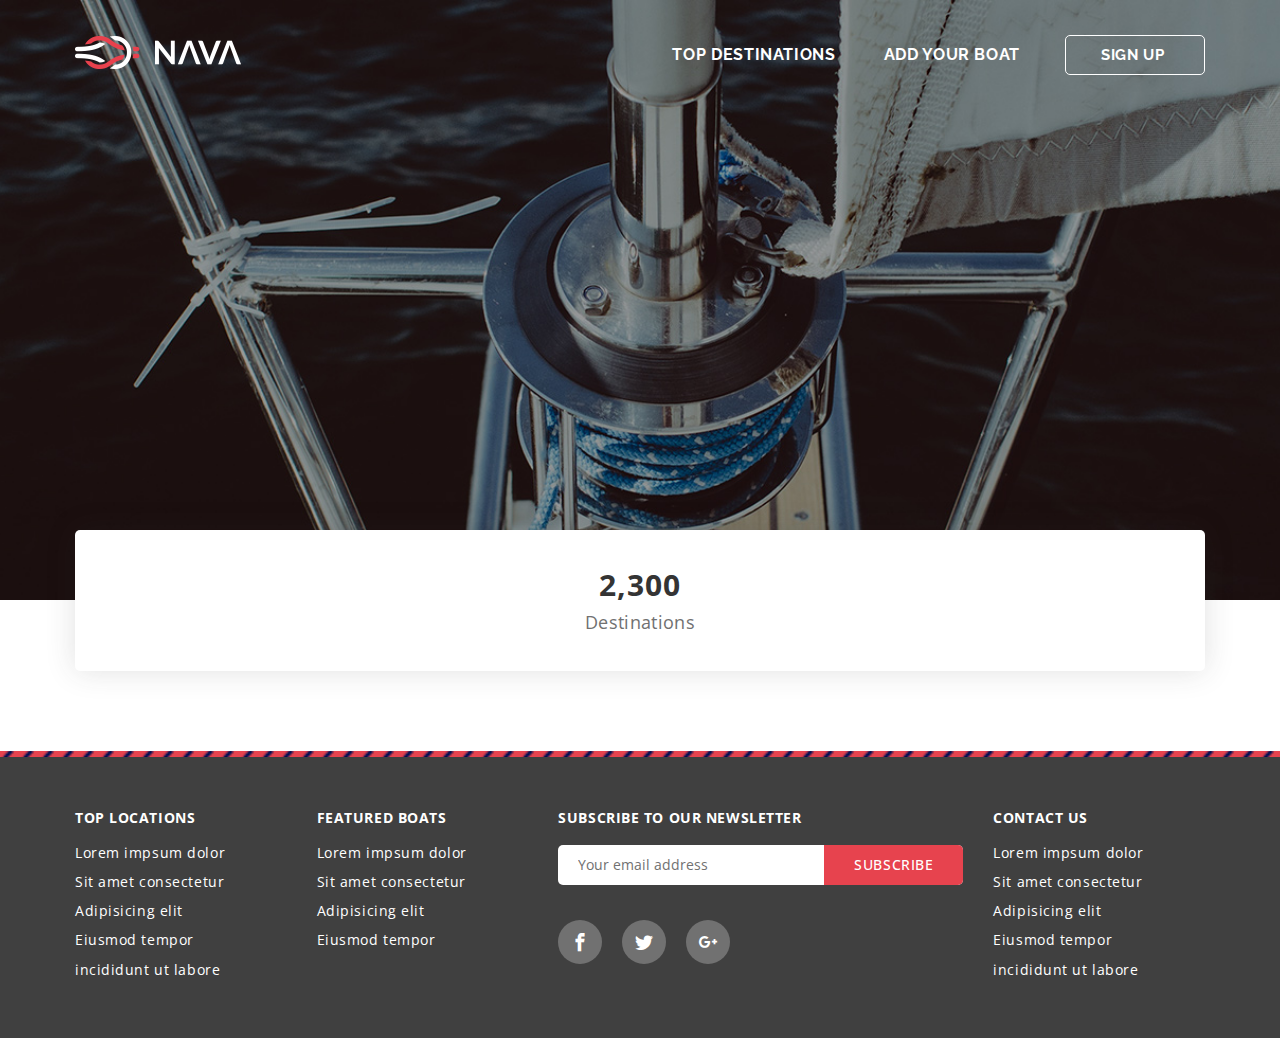
==== commit 595b847a: "working on page layout" ====
--- a/demo_index.html
+++ b/demo_index.html
@@ -1,89 +1,90 @@
 <!DOCTYPE html>
 <html>
-   <head>
-      <title>Nava</title>
-      <meta charset="utf-8">
-      <meta name="description" content="Traveling HTML5 Template" />
-      <meta name="author" content="Design Hooks" />
-      <meta name="viewport" content="width=device-width, initial-scale=1, maximum-scale=1" />
-      <link href="https://fonts.googleapis.com/css?family=Open+Sans:400,700|Raleway:400,700" rel="stylesheet" />
-      <link href="img/favicon.png" type="image/x-icon" rel="shortcut icon" />
-      <link href="css/screen.css" rel="stylesheet" />
-   </head>
-   <body class="home" id="page">
-      <!-- Header -->
-      <header class="main-header">
+
+<head>
+   <title>Nava</title>
+   <meta charset="utf-8">
+   <meta name="description" content="Traveling HTML5 Template" />
+   <meta name="author" content="Design Hooks" />
+   <meta name="viewport" content="width=device-width, initial-scale=1, maximum-scale=1" />
+   <link href="https://fonts.googleapis.com/css?family=Open+Sans:400,700|Raleway:400,700" rel="stylesheet" />
+   <link href="img/favicon.png" type="image/x-icon" rel="shortcut icon" />
+   <link href="css/screen.css" rel="stylesheet" />
+</head>
+
+<body class="home" id="page">
+   <!-- Header -->
+   <header class="main-header">
+      <div class="container">
+         <div class="header-content">
+            <a href="index.html">
+               <img src="img/site-identity.png" alt="site identity" />
+            </a>
+
+            <nav class="site-nav">
+               <ul class="clean-list site-links">
+                  <li>
+                     <a href="#">Top Destinations</a>
+                  </li>
+                  <li>
+                     <a href="#">Add your boat</a>
+                  </li>
+               </ul>
+
+               <a href="#" class="btn btn-outlined">Sign up</a>
+            </nav>
+         </div>
+      </div>
+   </header>
+
+   <!-- Main Content -->
+   <div class="content-box">
+      <section class="section section-hero">
+         <div class="hero-box">
+            <div class="container">
+               <!-- <div class="hero-text align-center">
+                  <h1>Reserve a boat now!</h1>
+                  <p>and set your sails into paradise!</p>
+               </div> -->
+
+               <!-- <form class="destinations-form">
+                  <div class="input-line">
+                     <input type="text" name="destination" value="" class="form-input check-value"
+                        placeholder="WHAT IS YOUR DESTINATION, SAILOR?" />
+                     <button type="button" name="destination-submit" class="form-submit btn btn-special">Find a
+                        boat</button>
+                  </div>
+               </form> -->
+            </div>
+         </div>
+
          <div class="container">
-            <div class="header-content">
-               <a href="index.html">
-                  <img src="img/site-identity.png" alt="site identity" />
-               </a>
-
-               <nav class="site-nav">
-                  <ul class="clean-list site-links">
-                     <li>
-                        <a href="#">Top Destinations</a>
-                     </li>
-                     <li>
-                        <a href="#">Add your boat</a>
-                     </li>
-                  </ul>
-
-                  <a href="#" class="btn btn-outlined">Sign up</a>
-               </nav>
+            <div class="statistics-box">
+               <div class="statistics-item">
+                  <span class="value">2,300</span>
+                  <p class="title">Destinations</p>
+               </div>
+
+               <!-- <div class="statistics-item">
+                  <span class="value">1,000</span>
+                  <p class="title">Cities</p>
+               </div>
+
+               <div class="statistics-item">
+                  <span class="value">35,000</span>
+                  <p class="title">Boats</p>
+               </div>
+
+               <div class="statistics-item">
+                  <span class="value">50,000</span>
+                  <p class="title">Sailors</p>
+               </div> -->
             </div>
          </div>
-      </header>
-
-      <!-- Main Content -->
-      <div class="content-box">
-         <!-- Hero Section -->
-         <section class="section section-hero">
-            <div class="hero-box">
-               <div class="container">
-                  <div class="hero-text align-center">
-                     <h1>Reserve a boat now!</h1>
-                     <p>and set your sails into paradise!</p>
-                  </div>
-
-                  <form class="destinations-form">
-                     <div class="input-line">
-                        <input type="text" name="destination" value="" class="form-input check-value" placeholder="WHAT IS YOUR DESTINATION, SAILOR?" />
-                        <button type="button" name="destination-submit" class="form-submit btn btn-special">Find a boat</button>
-                     </div>
-                  </form>
-               </div>
-            </div>
-
-            <!-- Statistics Box -->
-            <div class="container">
-               <div class="statistics-box">
-                  <div class="statistics-item">
-                     <span class="value">2,300</span>
-                     <p class="title">Destinations</p>
-                  </div>
-
-                  <div class="statistics-item">
-                     <span class="value">1,000</span>
-                     <p class="title">Cities</p>
-                  </div>
-
-                  <div class="statistics-item">
-                     <span class="value">35,000</span>
-                     <p class="title">Boats</p>
-                  </div>
-
-                  <div class="statistics-item">
-                     <span class="value">50,000</span>
-                     <p class="title">Sailors</p>
-                  </div>
-               </div>
-            </div>
-         </section>
-
-         <!-- Destinations Section -->
-         <section class="section section-destination">
-            <!-- Title -->
+      </section>
+
+      <!-- Destinations Section -->
+      <!-- <section class="section section-destination">
             <div class="section-title">
                <div class="container">
                   <h2 class="title">Explore our top destinations</h2>
@@ -91,7 +92,6 @@
                </div>
             </div>
 
-            <!-- Content -->
             <div class="container">
                <div class="row">
                   <div class="col-md-16 col-xs-24">
@@ -253,10 +253,10 @@
                   <a href="#" class="btn btn-default btn-load-destination"><span class="text">Explore more destinations</span><i class="icon-spinner6"></i></a>
                </div>
             </div>
-         </section>
-
-         <!-- Parallax Box -->
-         <div class="parallax-box">
+         </section> -->
+
+      <!-- Parallax Box -->
+      <!-- <div class="parallax-box">
             <div class="container">
                <div class="text align-center">
                   <h1>Have your own boat?</h1>
@@ -265,11 +265,9 @@
                   <a href="#" class="btn btn-special no-icon size-2x">Rent your boat</a>
                </div>
             </div>
-         </div>
-
-         <!-- Boats Section -->
-         <section class="section section-boats">
-            <!-- Title -->
+         </div> -->
+
+      <!-- <section class="section section-boats">
             <div class="section-title">
                <div class="container">
                   <h2 class="title">Featured boats</h2>
@@ -277,7 +275,6 @@
                </div>
             </div>
 
-            <!-- Content -->
             <div class="container">
                <div class="row">
                   <div class="col-sm-12 col-xs-24">
@@ -407,80 +404,81 @@
                   <a href="#" class="btn btn-default btn-load-boats"><span class="text">Load more boats</span><i class="icon-spinner6"></i></a>
                </div>
             </div>
-         </section>
+         </section> -->
+   </div>
+
+   <!-- Footer -->
+   <footer class="main-footer">
+      <div class="container">
+         <div class="row">
+            <div class="col-md-5">
+               <div class="widget widget_links">
+                  <h5 class="widget-title">Top Locations</h5>
+                  <ul>
+                     <li><a href="#">Lorem impsum dolor</a></li>
+                     <li><a href="#">Sit amet consectetur</a></li>
+                     <li><a href="#">Adipisicing elit</a></li>
+                     <li><a href="#">Eiusmod tempor</a></li>
+                     <li><a href="#">incididunt ut labore</a></li>
+                  </ul>
+               </div>
+            </div>
+
+            <div class="col-md-5">
+               <div class="widget widget_links">
+                  <h5 class="widget-title">Featured Boats</h5>
+                  <ul>
+                     <li><a href="#">Lorem impsum dolor</a></li>
+                     <li><a href="#">Sit amet consectetur</a></li>
+                     <li><a href="#">Adipisicing elit</a></li>
+                     <li><a href="#">Eiusmod tempor</a></li>
+                  </ul>
+               </div>
+            </div>
+
+            <div class="col-md-9">
+               <div class="widget widget_social">
+                  <h5 class="widget-title">Subscribe to our newsletter</h5>
+                  <form class="subscribe-form">
+                     <div class="input-line">
+                        <input type="text" name="subscribe-email" value="" placeholder="Your email address" />
+                     </div>
+                     <button type="button" name="subscribe-submit" class="btn btn-special no-icon">Subscribe</button>
+                  </form>
+
+                  <ul class="clean-list social-block">
+                     <li>
+                        <a href="#"><i class="icon-facebook"></i></a>
+                     </li>
+                     <li>
+                        <a href="#"><i class="icon-twitter"></i></a>
+                     </li>
+                     <li>
+                        <a href="#"><i class="icon-google-plus"></i></a>
+                     </li>
+                  </ul>
+               </div>
+            </div>
+
+            <div class="col-md-5">
+               <div class="widget widget_links">
+                  <h5 class="widget-title">Contact us</h5>
+                  <ul>
+                     <li><a href="#">Lorem impsum dolor</a></li>
+                     <li><a href="#">Sit amet consectetur</a></li>
+                     <li><a href="#">Adipisicing elit</a></li>
+                     <li><a href="#">Eiusmod tempor</a></li>
+                     <li><a href="#">incididunt ut labore</a></li>
+                  </ul>
+               </div>
+            </div>
+         </div>
       </div>
-
-      <!-- Footer -->
-      <footer class="main-footer">
-         <div class="container">
-            <div class="row">
-               <div class="col-md-5">
-                  <div class="widget widget_links">
-                     <h5 class="widget-title">Top Locations</h5>
-                     <ul>
-                        <li><a href="#">Lorem impsum dolor</a></li>
-                        <li><a href="#">Sit amet consectetur</a></li>
-                        <li><a href="#">Adipisicing elit</a></li>
-                        <li><a href="#">Eiusmod tempor</a></li>
-                        <li><a href="#">incididunt ut labore</a></li>
-                     </ul>
-                  </div>
-               </div>
-
-               <div class="col-md-5">
-                  <div class="widget widget_links">
-                     <h5 class="widget-title">Featured Boats</h5>
-                     <ul>
-                        <li><a href="#">Lorem impsum dolor</a></li>
-                        <li><a href="#">Sit amet consectetur</a></li>
-                        <li><a href="#">Adipisicing elit</a></li>
-                        <li><a href="#">Eiusmod tempor</a></li>
-                     </ul>
-                  </div>
-               </div>
-
-               <div class="col-md-9">
-                  <div class="widget widget_social">
-                     <h5 class="widget-title">Subscribe to our newsletter</h5>
-                     <form class="subscribe-form">
-                        <div class="input-line">
-                           <input type="text" name="subscribe-email" value="" placeholder="Your email address" />
-                        </div>
-                        <button type="button" name="subscribe-submit" class="btn btn-special no-icon">Subscribe</button>
-                     </form>
-
-                     <ul class="clean-list social-block">
-                        <li>
-                           <a href="#"><i class="icon-facebook"></i></a>
-                        </li>
-                        <li>
-                           <a href="#"><i class="icon-twitter"></i></a>
-                        </li>
-                        <li>
-                           <a href="#"><i class="icon-google-plus"></i></a>
-                        </li>
-                     </ul>
-                  </div>
-               </div>
-
-               <div class="col-md-5">
-                  <div class="widget widget_links">
-                     <h5 class="widget-title">Contact us</h5>
-                     <ul>
-                        <li><a href="#">Lorem impsum dolor</a></li>
-                        <li><a href="#">Sit amet consectetur</a></li>
-                        <li><a href="#">Adipisicing elit</a></li>
-                        <li><a href="#">Eiusmod tempor</a></li>
-                        <li><a href="#">incididunt ut labore</a></li>
-                     </ul>
-                  </div>
-               </div>
-            </div>
-         </div>
-      </footer>
-
-      <!-- Scripts -->
-      <script src="js/jquery.js"></script>
-      <script src="js/functions.js"></script>
-   </body>
-</html>
+   </footer>
+
+   <!-- Scripts -->
+   <script src="js/jquery.js"></script>
+   <script src="js/functions.js"></script>
+</body>
+
+</html>